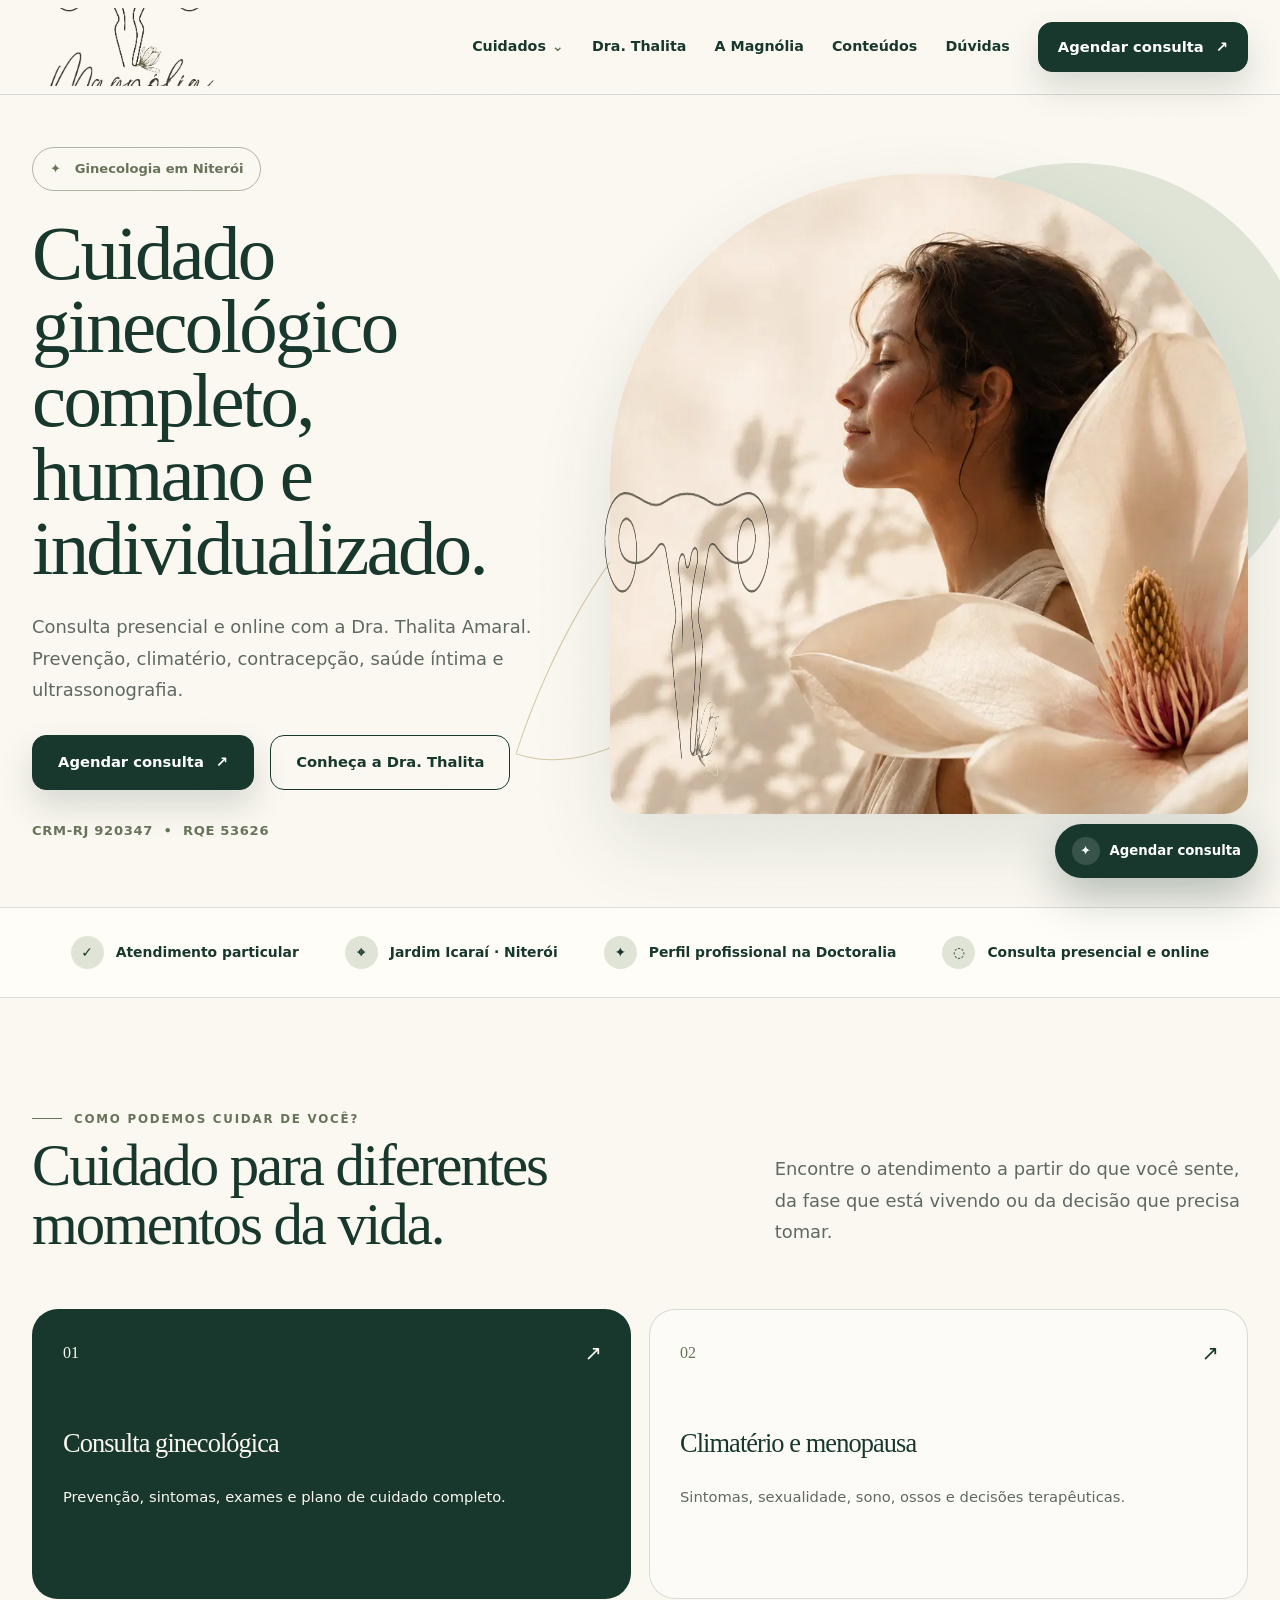
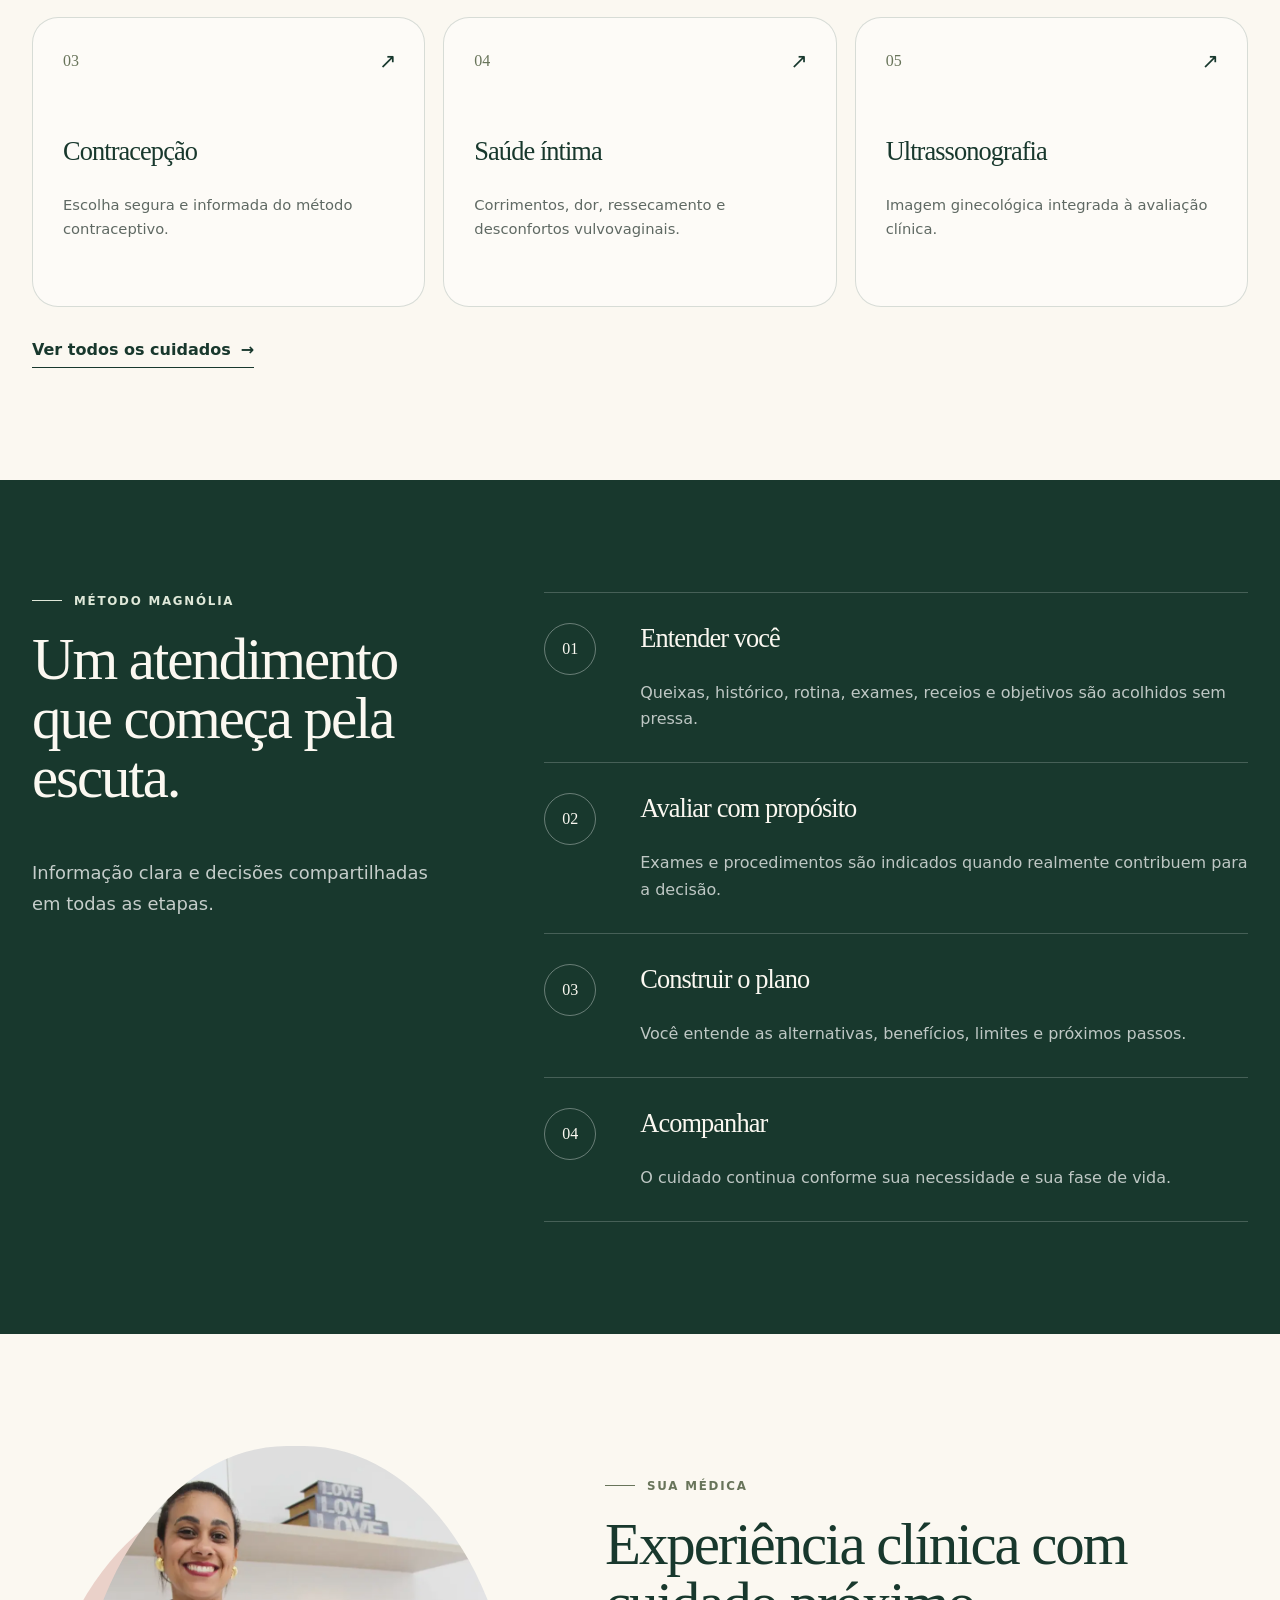
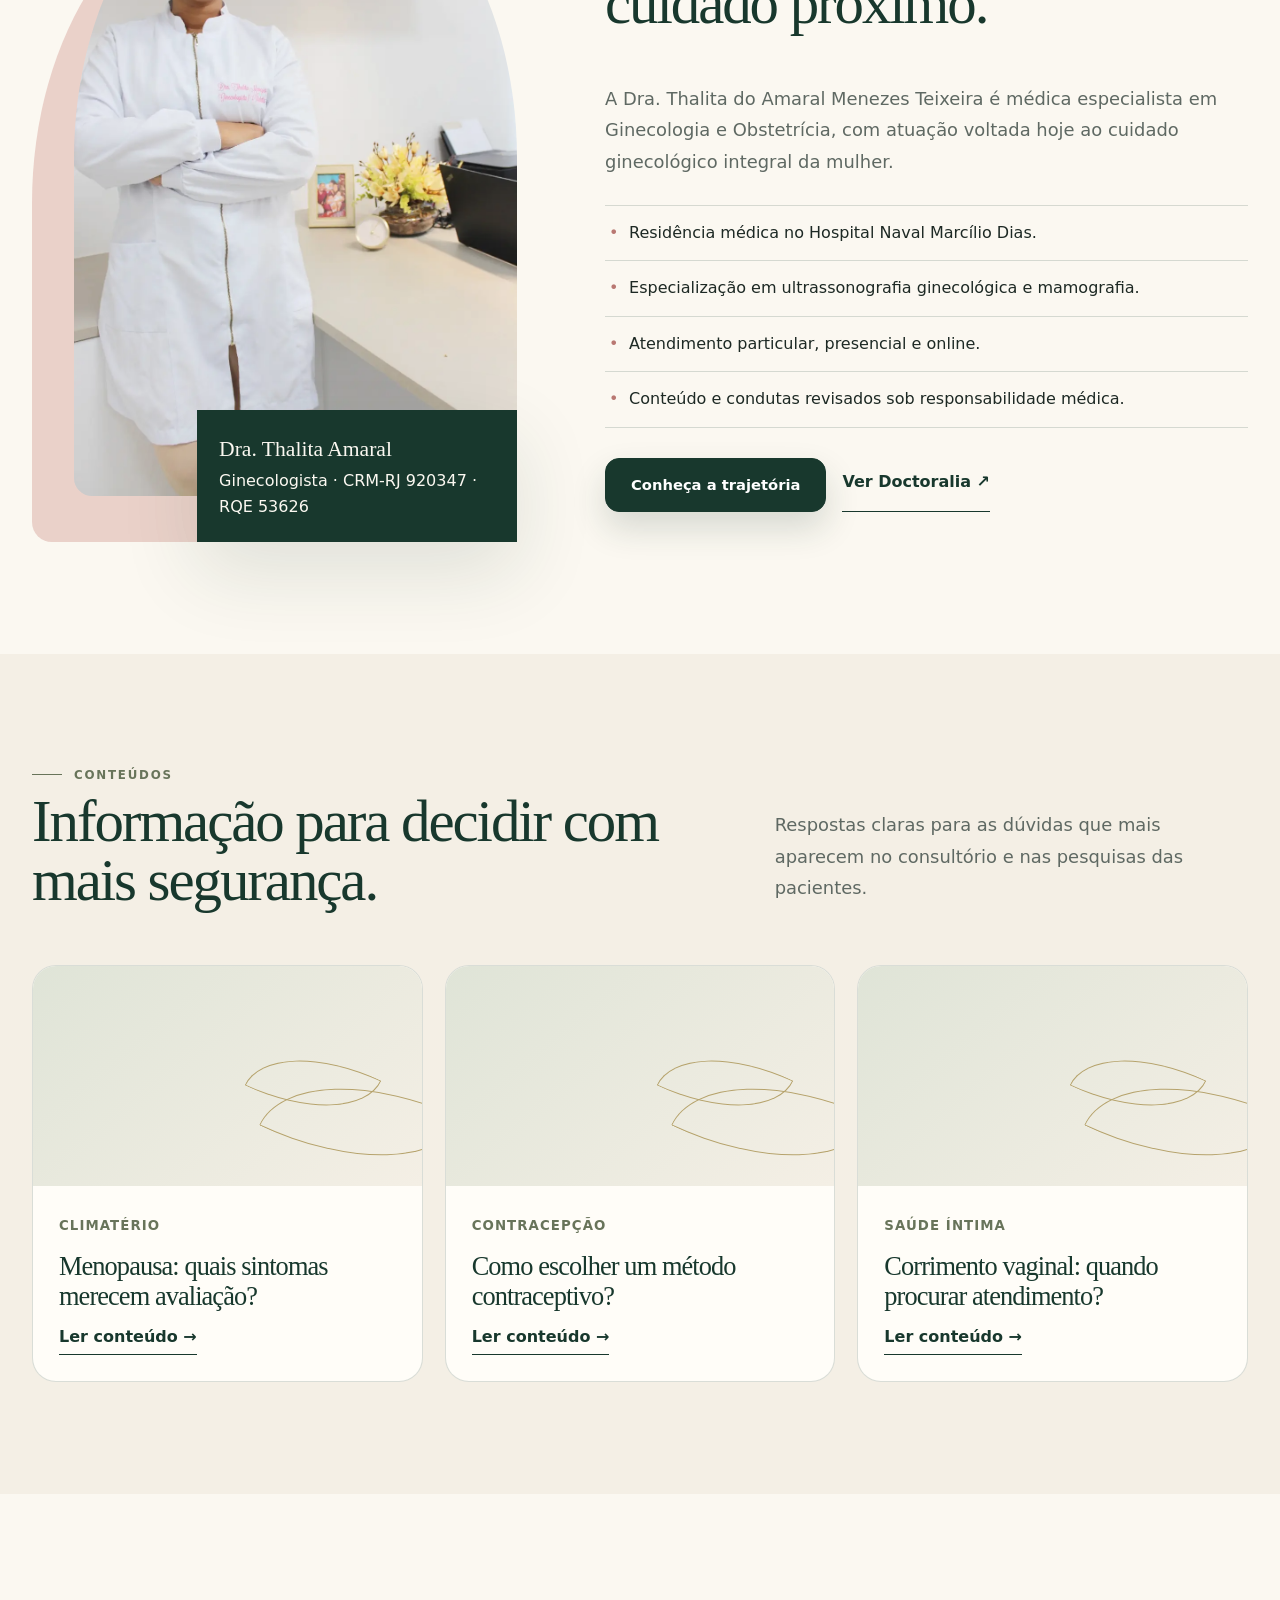
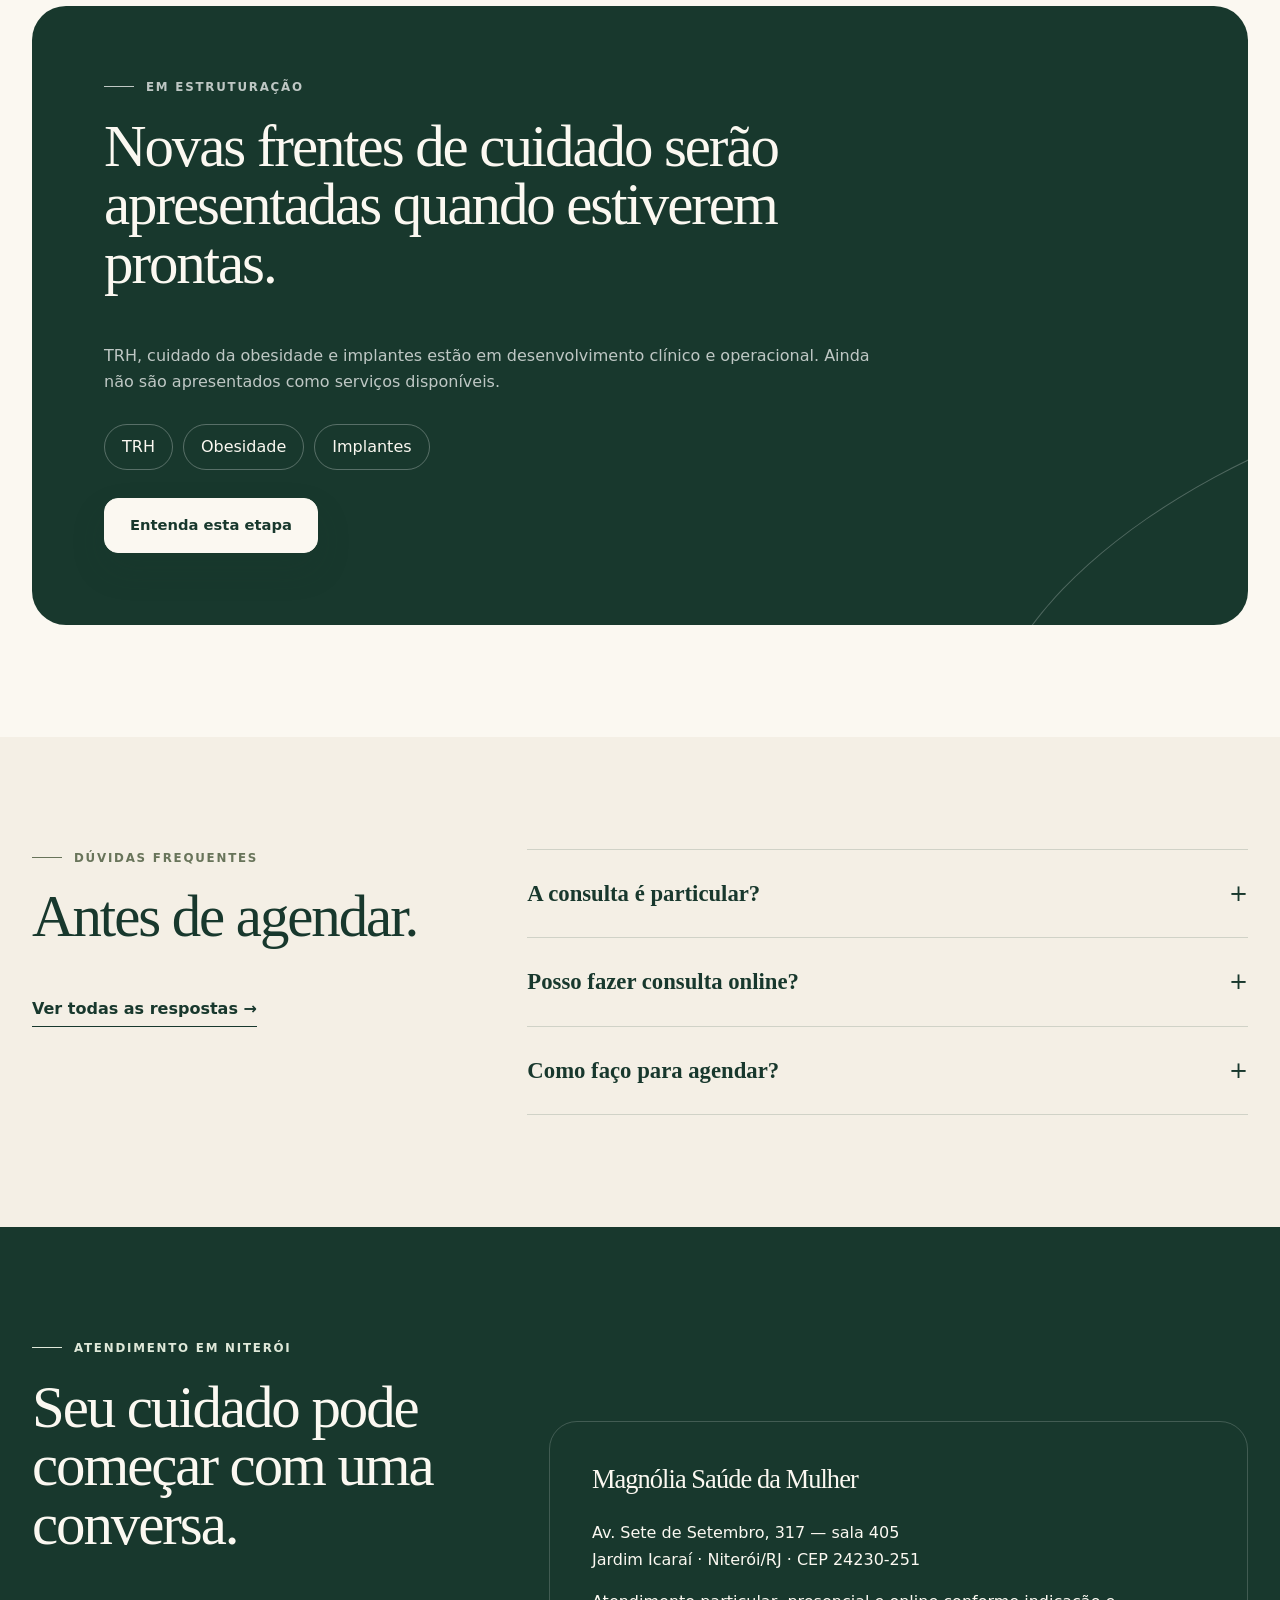
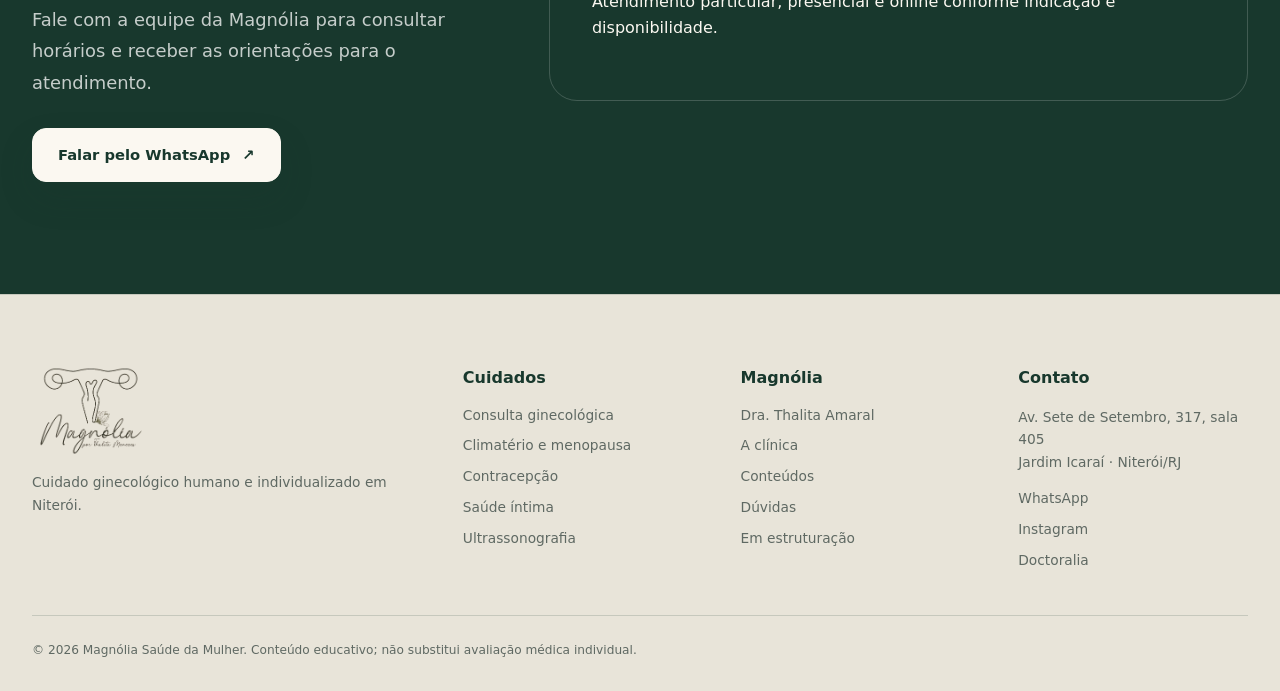
==== index.html @ c6a6a54b "feat: prototipo botanico completo 2026" ====
<!doctype html>
<html lang="pt-BR">
<head>
  <meta charset="utf-8">
  <meta name="viewport" content="width=device-width, initial-scale=1">
  <title>Ginecologista em Niterói | Dra. Thalita Amaral | Magnólia</title>
  <meta name="description" content="Cuidado ginecológico humano e individualizado em Niterói com a Dra. Thalita Amaral. Prevenção, climatério, contracepção, saúde íntima e ultrassonografia.">
  <meta name="robots" content="index, follow">
  <meta name="theme-color" content="#18382d">
  <link rel="canonical" href="https://magnoliasdm.com.br/">
  <link rel="icon" href="/favicon.svg" type="image/svg+xml">
  <link rel="stylesheet" href="/assets/site.css">
  <script type="application/ld+json">{"@context":"https://schema.org","@type":"MedicalClinic","name":"Magnólia Saúde da Mulher","url":"https://magnoliasdm.com.br/","medicalSpecialty":"Gynecologic","address":{"@type":"PostalAddress","streetAddress":"Avenida Sete de Setembro, 317, sala 405","addressLocality":"Niterói","addressRegion":"RJ","postalCode":"24230-251","addressCountry":"BR"}}</script>
</head>
<body>

  <header class="site-header">
    <div class="shell nav-bar">
      <a class="brand" href="/" aria-label="Magnólia — Saúde da Mulher, página inicial">
        <img src="/log_marca_contorno.png" alt="Magnólia por Thalita Menezes" width="527" height="413">
      </a>
      <nav class="desktop-nav" aria-label="Navegação principal">
        <details class="nav-dropdown">
          <summary>Cuidados</summary>
          <div class="nav-dropdown-menu">
            <a href="/cuidados/">Todos os cuidados</a>
            <a href="/cuidados/consulta-ginecologica/">Consulta ginecológica</a>
            <a href="/cuidados/climaterio-menopausa/">Climatério e menopausa</a>
            <a href="/cuidados/contracepcao/">Contracepção</a>
            <a href="/cuidados/saude-intima/">Saúde íntima</a>
            <a href="/cuidados/ultrassonografia/">Ultrassonografia</a>
          </div>
        </details>
        <a href="/dra-thalita-amaral/">Dra. Thalita</a>
        <a href="/a-magnolia/">A Magnólia</a>
        <a href="/conteudos/">Conteúdos</a>
        <a href="/duvidas/">Dúvidas</a>
      </nav>
      <a class="button button--small" href="https://wa.me/5521990368159?text=Ol%C3%A1%2C%20gostaria%20de%20agendar%20uma%20consulta%20com%20a%20Dra.%20Thalita." target="_blank" rel="noopener noreferrer">Agendar consulta <span aria-hidden="true">↗</span></a>
      <button class="mobile-toggle" type="button" data-menu-button aria-expanded="false" aria-controls="mobile-menu">Menu</button>
    </div>
    <nav class="mobile-panel" id="mobile-menu" data-mobile-panel aria-label="Navegação em dispositivos móveis">
      <a href="/cuidados/">Cuidados</a>
      <a href="/dra-thalita-amaral/">Dra. Thalita</a>
      <a href="/a-magnolia/">A Magnólia</a>
      <a href="/conteudos/">Conteúdos</a>
      <a href="/duvidas/">Dúvidas</a>
      <a href="/em-estruturacao/">Em estruturação</a>
      <a href="https://wa.me/5521990368159?text=Ol%C3%A1%2C%20gostaria%20de%20agendar%20uma%20consulta%20com%20a%20Dra.%20Thalita." target="_blank" rel="noopener noreferrer">Agendar consulta</a>
    </nav>
  </header>
<main>
    <section class="hero">
      <div class="shell hero-grid">
        <div class="hero-copy" data-reveal>
          <div class="care-pill">✦ &nbsp; Ginecologia em Niterói</div>
          <h1>Cuidado ginecológico completo, humano e individualizado.</h1>
          <p class="lead">Consulta presencial e online com a Dra. Thalita Amaral. Prevenção, climatério, contracepção, saúde íntima e ultrassonografia.</p>
          <div class="actions">
            <a class="button" href="https://wa.me/5521990368159?text=Ol%C3%A1%2C%20gostaria%20de%20agendar%20uma%20consulta%20com%20a%20Dra.%20Thalita." target="_blank" rel="noopener noreferrer">Agendar consulta <span aria-hidden="true">↗</span></a>
            <a class="button button--ghost" href="/dra-thalita-amaral/">Conheça a Dra. Thalita</a>
          </div>
          <div class="credentials">CRM-RJ 920347 &nbsp;•&nbsp; RQE 53626</div>
        </div>
        <div class="hero-art" data-reveal>
          <div class="hero-image-frame"><img src="/hero-sensorial.webp" alt="Mulher em ambiente acolhedor com uma magnólia em primeiro plano" width="1600" height="900"></div>
          <img class="botanical-line" src="/logo-magnolia.png" alt="" width="493" height="324">
        </div>
      </div>
    </section>
    <section class="trust-strip">
      <div class="shell trust-row">
        <div class="trust-item"><span>✓</span> Atendimento particular</div>
        <div class="trust-item"><span>⌖</span> Jardim Icaraí · Niterói</div>
        <a class="trust-item" href="https://www.doctoralia.com.br/thalita-menezes-2/ginecologista/niteroi" target="_blank" rel="noopener noreferrer"><span>✦</span> Perfil profissional na Doctoralia</a>
        <div class="trust-item"><span>◌</span> Consulta presencial e online</div>
      </div>
    </section>
    <section class="section" id="cuidados">
      <div class="shell">
        <div class="heading-row" data-reveal>
          <div><p class="eyebrow">Como podemos cuidar de você?</p><h2>Cuidado para diferentes momentos da vida.</h2></div>
          <p class="lead">Encontre o atendimento a partir do que você sente, da fase que está vivendo ou da decisão que precisa tomar.</p>
        </div>
        <div class="care-grid">
          <a class="care-card care-card--accent" href="/cuidados/consulta-ginecologica/" data-reveal><span class="care-card__number">01</span><span class="care-card__arrow">↗</span><h3>Consulta ginecológica</h3><p>Prevenção, sintomas, exames e plano de cuidado completo.</p></a>
          <a class="care-card" href="/cuidados/climaterio-menopausa/" data-reveal><span class="care-card__number">02</span><span class="care-card__arrow">↗</span><h3>Climatério e menopausa</h3><p>Sintomas, sexualidade, sono, ossos e decisões terapêuticas.</p></a>
          <a class="care-card" href="/cuidados/contracepcao/" data-reveal><span class="care-card__number">03</span><span class="care-card__arrow">↗</span><h3>Contracepção</h3><p>Escolha segura e informada do método contraceptivo.</p></a>
          <a class="care-card" href="/cuidados/saude-intima/" data-reveal><span class="care-card__number">04</span><span class="care-card__arrow">↗</span><h3>Saúde íntima</h3><p>Corrimentos, dor, ressecamento e desconfortos vulvovaginais.</p></a>
          <a class="care-card" href="/cuidados/ultrassonografia/" data-reveal><span class="care-card__number">05</span><span class="care-card__arrow">↗</span><h3>Ultrassonografia</h3><p>Imagem ginecológica integrada à avaliação clínica.</p></a>
        </div>
        <div class="actions"><a class="text-link" href="/cuidados/">Ver todos os cuidados <span>→</span></a></div>
      </div>
    </section>
    <section class="section section--forest">
      <div class="shell journey-grid">
        <div class="journey-intro" data-reveal><p class="eyebrow eyebrow--light">Método Magnólia</p><h2>Um atendimento que começa pela escuta.</h2><p class="lead">Informação clara e decisões compartilhadas em todas as etapas.</p></div>
        <div class="journey-list" data-reveal>
          <div class="journey-step"><div><h3>Entender você</h3><p>Queixas, histórico, rotina, exames, receios e objetivos são acolhidos sem pressa.</p></div></div>
          <div class="journey-step"><div><h3>Avaliar com propósito</h3><p>Exames e procedimentos são indicados quando realmente contribuem para a decisão.</p></div></div>
          <div class="journey-step"><div><h3>Construir o plano</h3><p>Você entende as alternativas, benefícios, limites e próximos passos.</p></div></div>
          <div class="journey-step"><div><h3>Acompanhar</h3><p>O cuidado continua conforme sua necessidade e sua fase de vida.</p></div></div>
        </div>
      </div>
    </section>
    <section class="section">
      <div class="shell doctor-grid">
        <div class="doctor-photo" data-reveal><img src="/dra-thalita.webp" alt="Dra. Thalita Amaral em seu consultório" width="999" height="1500" loading="lazy"><div class="doctor-note"><strong>Dra. Thalita Amaral</strong>Ginecologista · CRM-RJ 920347 · RQE 53626</div></div>
        <div data-reveal><p class="eyebrow">Sua médica</p><h2>Experiência clínica com cuidado próximo.</h2><p class="lead">A Dra. Thalita do Amaral Menezes Teixeira é médica especialista em Ginecologia e Obstetrícia, com atuação voltada hoje ao cuidado ginecológico integral da mulher.</p><ul class="fact-list"><li>Residência médica no Hospital Naval Marcílio Dias.</li><li>Especialização em ultrassonografia ginecológica e mamografia.</li><li>Atendimento particular, presencial e online.</li><li>Conteúdo e condutas revisados sob responsabilidade médica.</li></ul><div class="actions"><a class="button" href="/dra-thalita-amaral/">Conheça a trajetória</a><a class="text-link" href="https://www.doctoralia.com.br/thalita-menezes-2/ginecologista/niteroi" target="_blank" rel="noopener noreferrer">Ver Doctoralia ↗</a></div></div>
      </div>
    </section>
    <section class="section section--soft">
      <div class="shell">
        <div class="heading-row" data-reveal><div><p class="eyebrow">Conteúdos</p><h2>Informação para decidir com mais segurança.</h2></div><p class="lead">Respostas claras para as dúvidas que mais aparecem no consultório e nas pesquisas das pacientes.</p></div>
        <div class="content-grid">
          <a class="content-card" href="/conteudos/#climaterio" data-reveal><div class="content-card__visual"></div><div class="content-card__body"><small>Climatério</small><h3>Menopausa: quais sintomas merecem avaliação?</h3><span class="text-link">Ler conteúdo →</span></div></a>
          <a class="content-card" href="/conteudos/#contracepcao" data-reveal><div class="content-card__visual"></div><div class="content-card__body"><small>Contracepção</small><h3>Como escolher um método contraceptivo?</h3><span class="text-link">Ler conteúdo →</span></div></a>
          <a class="content-card" href="/conteudos/#saude-intima" data-reveal><div class="content-card__visual"></div><div class="content-card__body"><small>Saúde íntima</small><h3>Corrimento vaginal: quando procurar atendimento?</h3><span class="text-link">Ler conteúdo →</span></div></a>
        </div>
      </div>
    </section>
    <section class="section"><div class="shell"><div class="soon-panel" data-reveal><p class="eyebrow eyebrow--light">Em estruturação</p><h2>Novas frentes de cuidado serão apresentadas quando estiverem prontas.</h2><p>TRH, cuidado da obesidade e implantes estão em desenvolvimento clínico e operacional. Ainda não são apresentados como serviços disponíveis.</p><div class="soon-tags"><span>TRH</span><span>Obesidade</span><span>Implantes</span></div><a class="button button--light" href="/em-estruturacao/">Entenda esta etapa</a></div></div></section>
    <section class="section section--soft"><div class="shell faq-grid"><div class="faq-intro" data-reveal><p class="eyebrow">Dúvidas frequentes</p><h2>Antes de agendar.</h2><a class="text-link" href="/duvidas/">Ver todas as respostas →</a></div><div class="faq-list" data-reveal><details><summary>A consulta é particular?<span>+</span></summary><p>Sim. O atendimento é particular. A clínica pode emitir documentação para tentativa de reembolso, conforme as regras do plano da paciente.</p></details><details><summary>Posso fazer consulta online?<span>+</span></summary><p>Sim, para demandas compatíveis com teleatendimento. Quando houver necessidade de exame físico ou procedimento, será orientada consulta presencial.</p></details><details><summary>Como faço para agendar?<span>+</span></summary><p>O agendamento é realizado pelo WhatsApp. A equipe informa horários, valores e orientações.</p></details></div></div></section>
    <section class="section section--forest">
    <div class="shell contact-grid">
      <div data-reveal>
        <p class="eyebrow eyebrow--light">Atendimento em Niterói</p>
        <h2>Seu cuidado pode começar com uma conversa.</h2>
        <p class="lead">Fale com a equipe da Magnólia para consultar horários e receber as orientações para o atendimento.</p>
        <div class="actions"><a class="button button--light" href="https://wa.me/5521990368159?text=Ol%C3%A1%2C%20gostaria%20de%20agendar%20uma%20consulta%20com%20a%20Dra.%20Thalita." target="_blank" rel="noopener noreferrer">Falar pelo WhatsApp <span aria-hidden="true">↗</span></a></div>
      </div>
      <div class="contact-card" data-reveal>
        <h3>Magnólia Saúde da Mulher</h3>
        <p>Av. Sete de Setembro, 317 — sala 405<br>Jardim Icaraí · Niterói/RJ · CEP 24230-251</p>
        <p>Atendimento particular, presencial e online conforme indicação e disponibilidade.</p>
      </div>
    </div>
  </section></main>

  <footer class="site-footer">
    <div class="shell footer-grid">
      <div class="footer-brand">
        <img src="/log_marca_contorno.png" alt="Magnólia por Thalita Menezes" width="527" height="413" loading="lazy">
        <p>Cuidado ginecológico humano e individualizado em Niterói.</p>
      </div>
      <div>
        <strong>Cuidados</strong>
        <div class="footer-links">
          <a href="/cuidados/consulta-ginecologica/">Consulta ginecológica</a>
          <a href="/cuidados/climaterio-menopausa/">Climatério e menopausa</a>
          <a href="/cuidados/contracepcao/">Contracepção</a>
          <a href="/cuidados/saude-intima/">Saúde íntima</a>
          <a href="/cuidados/ultrassonografia/">Ultrassonografia</a>
        </div>
      </div>
      <div>
        <strong>Magnólia</strong>
        <div class="footer-links">
          <a href="/dra-thalita-amaral/">Dra. Thalita Amaral</a>
          <a href="/a-magnolia/">A clínica</a>
          <a href="/conteudos/">Conteúdos</a>
          <a href="/duvidas/">Dúvidas</a>
          <a href="/em-estruturacao/">Em estruturação</a>
        </div>
      </div>
      <div>
        <strong>Contato</strong>
        <p>Av. Sete de Setembro, 317, sala 405<br>Jardim Icaraí · Niterói/RJ</p>
        <div class="footer-links">
          <a href="https://wa.me/5521990368159?text=Ol%C3%A1%2C%20gostaria%20de%20agendar%20uma%20consulta%20com%20a%20Dra.%20Thalita." target="_blank" rel="noopener noreferrer">WhatsApp</a>
          <a href="https://www.instagram.com/magnoliaporthalita" target="_blank" rel="noopener noreferrer">Instagram</a>
          <a href="https://www.doctoralia.com.br/thalita-menezes-2/ginecologista/niteroi" target="_blank" rel="noopener noreferrer">Doctoralia</a>
        </div>
      </div>
    </div>
    <div class="shell footer-legal">© <span data-year>2026</span> Magnólia Saúde da Mulher. Conteúdo educativo; não substitui avaliação médica individual.</div>
  </footer>
  <a class="floating-whatsapp" href="https://wa.me/5521990368159?text=Ol%C3%A1%2C%20gostaria%20de%20agendar%20uma%20consulta%20com%20a%20Dra.%20Thalita." target="_blank" rel="noopener noreferrer" aria-label="Agendar consulta pelo WhatsApp"><span>✦</span> Agendar consulta</a>
<script src="/assets/site.js" defer></script>
</body>
</html>
---- assets/site.css ----
:root {
  --cream: #f4efe5;
  --ivory: #fbf8f1;
  --paper: #fffdf8;
  --forest: #18382d;
  --forest-soft: #28483c;
  --olive: #68745a;
  --sage: #aab39a;
  --sage-light: #dfe4d7;
  --petal: #d9a9a2;
  --petal-deep: #b97872;
  --gold: #b6a36c;
  --ink: #1d2924;
  --muted: #5f6963;
  --line: rgba(24, 56, 45, .16);
  --serif: "Iowan Old Style", "Palatino Linotype", "Book Antiqua", Palatino, Georgia, serif;
  --sans: Inter, ui-sans-serif, system-ui, -apple-system, BlinkMacSystemFont, "Segoe UI", sans-serif;
  --shadow: 0 30px 80px rgba(24, 56, 45, .12);
}

* { box-sizing: border-box; }
html { scroll-behavior: smooth; }
body {
  margin: 0;
  color: var(--ink);
  background: var(--ivory);
  font-family: var(--sans);
  line-height: 1.65;
  text-rendering: optimizeLegibility;
}
body::before {
  content: "";
  position: fixed;
  inset: 0;
  pointer-events: none;
  z-index: 1000;
  opacity: .18;
  background-image: url("data:image/svg+xml,%3Csvg viewBox='0 0 180 180' xmlns='http://www.w3.org/2000/svg'%3E%3Cfilter id='n'%3E%3CfeTurbulence type='fractalNoise' baseFrequency='.8' numOctaves='2' stitchTiles='stitch'/%3E%3C/filter%3E%3Crect width='100%25' height='100%25' filter='url(%23n)' opacity='.045'/%3E%3C/svg%3E");
}
a { color: inherit; text-decoration: none; }
img { display: block; max-width: 100%; }
button { font: inherit; }
:focus-visible { outline: 3px solid var(--petal-deep); outline-offset: 4px; }

.shell { width: min(1240px, calc(100% - 64px)); margin-inline: auto; }
.narrow { width: min(820px, 100%); }
.section { padding: 112px 0; }
.section--soft { background: var(--cream); }
.section--forest { background: var(--forest); color: var(--ivory); }
.section--line { border-block: 1px solid var(--line); }
.eyebrow {
  margin: 0 0 20px;
  color: var(--olive);
  font-size: .74rem;
  font-weight: 800;
  letter-spacing: .15em;
  text-transform: uppercase;
}
.eyebrow::before { content: ""; width: 30px; height: 1px; margin: 0 12px 4px 0; display: inline-block; background: currentColor; }
.eyebrow--light { color: #dfe8d9; }
h1, h2, h3, .display {
  margin-top: 0;
  color: var(--forest);
  font-family: var(--serif);
  font-weight: 500;
  letter-spacing: -.035em;
}
h1 { font-size: clamp(3.45rem, 6vw, 6.25rem); line-height: .96; }
h2 { font-size: clamp(2.55rem, 4.6vw, 4.65rem); line-height: 1; }
h3 { font-size: 1.65rem; line-height: 1.15; }
.section--forest h1, .section--forest h2, .section--forest h3 { color: var(--ivory); }
.lead { color: var(--muted); font-size: 1.12rem; line-height: 1.75; }
.section--forest .lead { color: rgba(255,255,255,.75); }
.muted { color: var(--muted); }

.site-header {
  position: sticky;
  inset: 0 0 auto;
  z-index: 80;
  background: rgba(251, 248, 241, .9);
  border-bottom: 1px solid var(--line);
  backdrop-filter: blur(18px);
}
.nav-bar { min-height: 94px; display: flex; align-items: center; gap: 28px; }
.brand { width: 214px; height: 78px; margin-right: auto; display: flex; align-items: center; overflow: hidden; }
.brand img { width: 194px; height: auto; object-fit: contain; }
.desktop-nav { display: flex; align-items: center; gap: clamp(18px, 2.2vw, 34px); }
.desktop-nav > a, .nav-dropdown > summary { color: var(--forest); font-size: .89rem; font-weight: 650; cursor: pointer; list-style: none; }
.nav-dropdown { position: relative; }
.nav-dropdown summary::-webkit-details-marker { display: none; }
.nav-dropdown summary::after { content: "⌄"; margin-left: 6px; color: var(--olive); }
.nav-dropdown-menu {
  position: absolute;
  top: 36px;
  left: -24px;
  width: 280px;
  padding: 14px;
  background: var(--paper);
  border: 1px solid var(--line);
  box-shadow: var(--shadow);
}
.nav-dropdown-menu a { display: block; padding: 10px 12px; border-bottom: 1px solid var(--line); font-size: .86rem; }
.nav-dropdown-menu a:last-child { border-bottom: 0; }
.mobile-toggle { display: none; width: 48px; height: 48px; border: 1px solid var(--line); color: var(--forest); background: transparent; }
.mobile-panel { display: none; }

.button {
  min-height: 54px;
  padding: 14px 25px;
  display: inline-flex;
  align-items: center;
  justify-content: center;
  gap: 12px;
  border: 1px solid var(--forest);
  border-radius: 14px;
  color: white;
  background: var(--forest);
  font-size: .92rem;
  font-weight: 750;
  box-shadow: 0 16px 34px rgba(24,56,45,.16);
  transition: transform .2s ease, background .2s ease, box-shadow .2s ease;
}
.button:hover { background: var(--forest-soft); transform: translateY(-2px); box-shadow: 0 20px 42px rgba(24,56,45,.22); }
.button--small { min-height: 48px; padding: 12px 19px; }
.button--ghost { color: var(--forest); background: transparent; box-shadow: none; }
.button--light { color: var(--forest); background: var(--ivory); border-color: var(--ivory); }
.text-link { display: inline-flex; gap: 10px; align-items: center; padding-bottom: 4px; border-bottom: 1px solid currentColor; color: var(--forest); font-weight: 750; }
.actions { display: flex; flex-wrap: wrap; gap: 16px; margin-top: 30px; }

.hero { min-height: calc(100vh - 94px); overflow: hidden; display: grid; align-items: center; }
.hero-grid { display: grid; grid-template-columns: .9fr 1.1fr; align-items: center; gap: 56px; padding: 52px 0 66px; }
.hero-copy { position: relative; z-index: 3; }
.hero-copy h1 { margin-bottom: 26px; }
.hero-copy .lead { max-width: 620px; }
.care-pill { width: fit-content; margin-bottom: 26px; padding: 10px 17px; border: 1px solid rgba(104,116,90,.5); border-radius: 999px; color: var(--olive); font-size: .82rem; font-weight: 700; }
.credentials { margin-top: 30px; color: var(--olive); font-size: .82rem; font-weight: 700; letter-spacing: .05em; }
.hero-art { min-height: 690px; position: relative; display: flex; align-items: center; }
.hero-art::before { content: ""; position: absolute; width: 74%; aspect-ratio: 1; right: -10%; top: 2%; border-radius: 50%; background: var(--sage-light); }
.hero-art::after { content: ""; position: absolute; width: 220px; height: 420px; left: -35px; bottom: 40px; border-radius: 100% 0; border: 1px solid rgba(182,163,108,.58); transform: rotate(18deg); }
.hero-image-frame { position: relative; z-index: 2; width: 100%; height: 640px; overflow: hidden; border-radius: 48% 48% 24px 24px; box-shadow: var(--shadow); }
.hero-image-frame img { width: 100%; height: 100%; object-fit: cover; object-position: 62% center; }
.botanical-line { position: absolute; z-index: 3; left: -12px; bottom: 46px; width: 180px; opacity: .72; filter: sepia(1) saturate(.55); }

.trust-strip { padding: 28px 0; border-block: 1px solid var(--line); background: var(--paper); }
.trust-row { display: flex; align-items: center; justify-content: center; flex-wrap: wrap; gap: 24px 46px; }
.trust-item { display: flex; gap: 12px; align-items: center; color: var(--forest); font-size: .87rem; font-weight: 700; }
.trust-item span { width: 33px; height: 33px; border-radius: 50%; display: grid; place-items: center; background: var(--sage-light); }

.heading-row { display: grid; grid-template-columns: 1.05fr .75fr; gap: 80px; align-items: end; margin-bottom: 54px; }
.heading-row h2 { margin-bottom: 0; }
.heading-row p { margin: 0 0 7px; }
.care-grid { display: grid; grid-template-columns: repeat(12, 1fr); gap: 18px; }
.care-card {
  position: relative;
  min-height: 290px;
  padding: 30px;
  overflow: hidden;
  border: 1px solid var(--line);
  border-radius: 26px;
  background: rgba(255,255,255,.44);
  transition: transform .24s ease, background .24s ease, box-shadow .24s ease;
}
.care-card:hover { transform: translateY(-5px); background: var(--paper); box-shadow: 0 24px 58px rgba(24,56,45,.10); }
.care-card:nth-child(1), .care-card:nth-child(2) { grid-column: span 6; }
.care-card:nth-child(n+3) { grid-column: span 4; }
.care-card__number { display: block; margin-bottom: 62px; color: var(--olive); font-family: var(--serif); }
.care-card p { color: var(--muted); font-size: .92rem; }
.care-card__arrow { position: absolute; right: 28px; top: 26px; color: var(--forest); font-size: 1.3rem; }
.care-card--accent { background: var(--forest); }
.care-card--accent h3, .care-card--accent p, .care-card--accent .care-card__number, .care-card--accent .care-card__arrow { color: var(--ivory); }

.journey-grid { display: grid; grid-template-columns: .75fr 1.25fr; gap: 90px; align-items: start; }
.journey-intro { position: sticky; top: 140px; }
.journey-list { counter-reset: step; }
.journey-step { counter-increment: step; display: grid; grid-template-columns: 72px 1fr; gap: 24px; padding: 30px 0; border-top: 1px solid rgba(255,255,255,.2); }
.journey-step:last-child { border-bottom: 1px solid rgba(255,255,255,.2); }
.journey-step::before { content: counter(step, decimal-leading-zero); width: 50px; height: 50px; display: grid; place-items: center; border: 1px solid rgba(255,255,255,.35); border-radius: 50%; font-family: var(--serif); }
.journey-step p { margin: 0; color: rgba(255,255,255,.72); }

.doctor-grid { display: grid; grid-template-columns: .86fr 1.14fr; gap: 88px; align-items: center; }
.doctor-photo { position: relative; padding: 0 0 46px 42px; }
.doctor-photo::before { content: ""; position: absolute; inset: 45px 42px 0 0; border-radius: 48% 48% 20px 20px; background: var(--petal); opacity: .5; }
.doctor-photo img { position: relative; width: 100%; height: 650px; object-fit: cover; object-position: 50% 20%; border-radius: 48% 48% 18px 18px; filter: saturate(.84) contrast(.98); }
.doctor-note { position: absolute; right: 0; bottom: 0; max-width: 320px; padding: 22px; background: var(--forest); color: var(--ivory); box-shadow: var(--shadow); }
.doctor-note strong { display: block; font-family: var(--serif); font-size: 1.35rem; font-weight: 500; }
.fact-list { margin: 28px 0; padding: 0; list-style: none; border-top: 1px solid var(--line); }
.fact-list li { padding: 14px 0 14px 24px; border-bottom: 1px solid var(--line); position: relative; }
.fact-list li::before { content: "•"; position: absolute; left: 4px; color: var(--petal-deep); }

.content-grid { display: grid; grid-template-columns: repeat(3, 1fr); gap: 22px; }
.content-card { border: 1px solid var(--line); border-radius: 24px; overflow: hidden; background: var(--paper); }
.content-card__visual { height: 220px; position: relative; overflow: hidden; background: linear-gradient(140deg, var(--sage-light), var(--cream)); }
.content-card__visual::before, .content-card__visual::after { content: ""; position: absolute; border: 1px solid var(--gold); border-radius: 100% 0; transform: rotate(25deg); }
.content-card__visual::before { width: 180px; height: 90px; right: -30px; bottom: 18px; }
.content-card__visual::after { width: 120px; height: 60px; right: 48px; bottom: 72px; }
.content-card__body { padding: 26px; }
.content-card__body small { color: var(--olive); font-weight: 750; text-transform: uppercase; letter-spacing: .08em; }
.content-card h3 { margin: 13px 0 12px; }

.soon-panel { position: relative; overflow: hidden; padding: 72px; border-radius: 34px; background: var(--forest); color: var(--ivory); }
.soon-panel::after { content: ""; position: absolute; width: 430px; height: 210px; right: -130px; bottom: -80px; border: 1px solid rgba(255,255,255,.24); border-radius: 100% 0; transform: rotate(-20deg); }
.soon-panel h2 { max-width: 850px; color: var(--ivory); }
.soon-panel p { max-width: 780px; color: rgba(255,255,255,.72); }
.soon-tags { display: flex; flex-wrap: wrap; gap: 10px; margin: 28px 0; }
.soon-tags span { padding: 9px 17px; border: 1px solid rgba(255,255,255,.28); border-radius: 999px; }

.faq-grid { display: grid; grid-template-columns: .72fr 1.28fr; gap: 90px; align-items: start; }
.faq-intro { position: sticky; top: 140px; }
.faq-list details { padding: 25px 0; border-top: 1px solid var(--line); }
.faq-list details:last-child { border-bottom: 1px solid var(--line); }
.faq-list summary { display: flex; justify-content: space-between; gap: 18px; cursor: pointer; list-style: none; color: var(--forest); font-family: var(--serif); font-size: 1.42rem; font-weight: 600; }
.faq-list summary::-webkit-details-marker { display: none; }
.faq-list summary span { font-family: var(--sans); font-weight: 300; transition: transform .2s ease; }
.faq-list details[open] summary span { transform: rotate(45deg); }
.faq-list p { max-width: 730px; margin: 16px 0 0; color: var(--muted); }

.contact-grid { display: grid; grid-template-columns: .78fr 1.22fr; gap: 70px; align-items: center; }
.contact-card { padding: 42px; border: 1px solid rgba(255,255,255,.18); border-radius: 28px; }
.contact-map { min-height: 480px; overflow: hidden; border-radius: 32px; background: var(--sage-light); }
.contact-map iframe { width: 100%; height: 480px; border: 0; filter: saturate(.55) sepia(.12); }

.page-hero { padding: 82px 0 92px; overflow: hidden; background: var(--cream); border-bottom: 1px solid var(--line); }
.page-hero-grid { display: grid; grid-template-columns: 1fr .75fr; gap: 90px; align-items: center; }
.page-hero h1 { margin-bottom: 24px; }
.page-hero-visual { position: relative; min-height: 440px; border-radius: 48% 48% 22px 22px; background: linear-gradient(145deg, var(--sage-light), #f3e3dc); }
.page-hero-visual::before, .page-hero-visual::after { content: ""; position: absolute; border: 1px solid var(--gold); border-radius: 100% 0; }
.page-hero-visual::before { width: 360px; height: 180px; right: 16px; bottom: 72px; transform: rotate(-24deg); }
.page-hero-visual::after { width: 230px; height: 115px; right: 110px; bottom: 190px; transform: rotate(30deg); }
.page-hero-visual img { width: 100%; height: 100%; min-height: 440px; object-fit: cover; border-radius: inherit; }
.breadcrumb { margin-bottom: 22px; color: var(--olive); font-size: .82rem; font-weight: 700; }
.breadcrumb a { border-bottom: 1px solid var(--line); }
.service-index { display: grid; grid-template-columns: repeat(2, 1fr); gap: 20px; }
.service-index .care-card { min-height: 250px; }
.service-index .care-card { grid-column: auto !important; }
.symptom-row { display: flex; flex-wrap: wrap; gap: 10px; }
.symptom-row a, .symptom-row span { padding: 10px 16px; border: 1px solid var(--line); border-radius: 999px; color: var(--forest); background: rgba(255,255,255,.5); font-size: .86rem; font-weight: 650; }

.service-layout { display: grid; grid-template-columns: .72fr 1.28fr; gap: 90px; align-items: start; }
.service-aside { position: sticky; top: 130px; padding: 28px; border-radius: 22px; background: var(--cream); border: 1px solid var(--line); }
.service-aside strong { display: block; margin-bottom: 14px; color: var(--forest); font-family: var(--serif); font-size: 1.3rem; }
.service-aside a { display: block; padding: 9px 0; border-bottom: 1px solid var(--line); color: var(--muted); font-size: .9rem; }
.service-copy h2 { margin: 54px 0 22px; font-size: clamp(2.15rem, 3vw, 3.3rem); }
.service-copy h2:first-child { margin-top: 0; }
.service-copy h3 { margin: 34px 0 12px; }
.service-copy p, .service-copy li { color: var(--muted); }
.service-copy ul { padding-left: 20px; }
.answer-box { margin: 30px 0; padding: 30px; border-left: 3px solid var(--petal-deep); background: var(--cream); }
.answer-box strong { display: block; margin-bottom: 7px; color: var(--forest); font-family: var(--serif); font-size: 1.35rem; }
.process-grid { display: grid; grid-template-columns: repeat(3, 1fr); gap: 18px; margin-top: 28px; }
.process-card { padding: 25px; border: 1px solid var(--line); border-radius: 20px; background: var(--paper); }
.process-card span { color: var(--petal-deep); font-family: var(--serif); }
.process-card h3 { margin: 24px 0 10px; font-size: 1.35rem; }

.about-grid { display: grid; grid-template-columns: .92fr 1.08fr; gap: 86px; align-items: center; }
.about-photo { min-height: 620px; overflow: hidden; border-radius: 48% 48% 24px 24px; }
.about-photo img { width: 100%; height: 620px; object-fit: cover; object-position: 50% 20%; }
.values-grid { display: grid; grid-template-columns: repeat(3, 1fr); gap: 18px; }
.value-card { padding: 30px; border-top: 1px solid var(--line); }
.value-card span { color: var(--petal-deep); font-family: var(--serif); font-size: 2rem; }
.article-list { display: grid; grid-template-columns: repeat(2, 1fr); gap: 22px; }
.article-card { min-height: 300px; padding: 34px; display: flex; flex-direction: column; border: 1px solid var(--line); border-radius: 25px; background: var(--paper); }
.article-card small { color: var(--olive); text-transform: uppercase; letter-spacing: .1em; font-weight: 750; }
.article-card h2 { margin: 38px 0 14px; font-size: 2.2rem; }
.article-card .text-link { margin-top: auto; align-self: flex-start; }

.site-footer { padding: 70px 0 30px; background: #e8e4d9; border-top: 1px solid var(--line); }
.footer-grid { display: grid; grid-template-columns: 1.25fr .75fr .75fr .75fr; gap: 48px; }
.footer-brand img { width: 205px; height: 92px; object-fit: contain; object-position: left center; }
.footer-grid strong { color: var(--forest); }
.footer-grid p, .footer-grid a { color: var(--muted); font-size: .86rem; }
.footer-links { display: grid; gap: 8px; margin-top: 12px; }
.footer-legal { margin-top: 44px; padding-top: 24px; border-top: 1px solid var(--line); color: var(--muted); font-size: .76rem; }
.floating-whatsapp { position: fixed; right: 22px; bottom: 22px; z-index: 70; padding: 13px 17px; display: flex; align-items: center; gap: 10px; border-radius: 999px; color: white; background: var(--forest); box-shadow: 0 18px 45px rgba(24,56,45,.3); font-size: .83rem; font-weight: 750; }
.floating-whatsapp span { width: 28px; height: 28px; display: grid; place-items: center; border-radius: 50%; background: rgba(255,255,255,.14); }

[data-reveal] { opacity: 0; transform: translateY(22px); transition: opacity .65s ease, transform .65s ease; }
[data-reveal].is-visible { opacity: 1; transform: none; }

@media (max-width: 1050px) {
  .desktop-nav, .nav-bar > .button { display: none; }
  .mobile-toggle { display: grid; place-items: center; }
  .mobile-panel { position: fixed; inset: 94px 0 auto; padding: 20px 32px 30px; background: var(--paper); border-bottom: 1px solid var(--line); box-shadow: var(--shadow); }
  .mobile-panel.is-open { display: grid; gap: 8px; }
  .mobile-panel a { padding: 12px 0; border-bottom: 1px solid var(--line); color: var(--forest); font-weight: 700; }
  .hero-grid { grid-template-columns: 1fr 1fr; gap: 30px; }
  .hero-art { min-height: 590px; }
  .hero-image-frame { height: 560px; }
  .care-card:nth-child(n) { grid-column: span 6; }
  .footer-grid { grid-template-columns: 1.2fr 1fr 1fr; }
  .footer-grid > :last-child { grid-column: 2 / 4; }
}

@media (max-width: 800px) {
  .shell { width: min(100% - 36px, 720px); }
  .section { padding: 78px 0; }
  .nav-bar { min-height: 78px; }
  .brand { width: 180px; height: 66px; }
  .brand img { width: 164px; }
  .mobile-panel { top: 78px; }
  .hero { min-height: auto; }
  .hero-grid, .page-hero-grid, .heading-row, .journey-grid, .doctor-grid, .faq-grid, .contact-grid, .service-layout, .about-grid { grid-template-columns: 1fr; gap: 46px; }
  .hero-art { min-height: 540px; }
  .hero-image-frame { height: 520px; }
  .heading-row { margin-bottom: 38px; }
  .journey-intro, .faq-intro, .service-aside { position: static; }
  .care-card:nth-child(n) { grid-column: span 12; }
  .content-grid, .values-grid, .process-grid { grid-template-columns: 1fr; }
  .doctor-photo img { height: 580px; }
  .soon-panel { padding: 45px 28px; }
  .service-index, .article-list { grid-template-columns: 1fr; }
  .footer-grid { grid-template-columns: 1fr 1fr; }
  .footer-grid > :last-child { grid-column: auto; }
}

@media (max-width: 520px) {
  h1 { font-size: clamp(3rem, 14vw, 4rem); }
  h2 { font-size: clamp(2.35rem, 12vw, 3.4rem); }
  .hero-art { min-height: 420px; }
  .hero-image-frame { height: 400px; }
  .botanical-line { width: 120px; }
  .doctor-photo { padding-left: 18px; }
  .doctor-photo img { height: 500px; }
  .doctor-note { max-width: 270px; }
  .footer-grid { grid-template-columns: 1fr; }
  .floating-whatsapp { right: 14px; bottom: 14px; }
}

@media (prefers-reduced-motion: reduce) {
  html { scroll-behavior: auto; }
  *, *::before, *::after { transition-duration: .01ms !important; animation-duration: .01ms !important; animation-iteration-count: 1 !important; }
  [data-reveal] { opacity: 1; transform: none; }
}
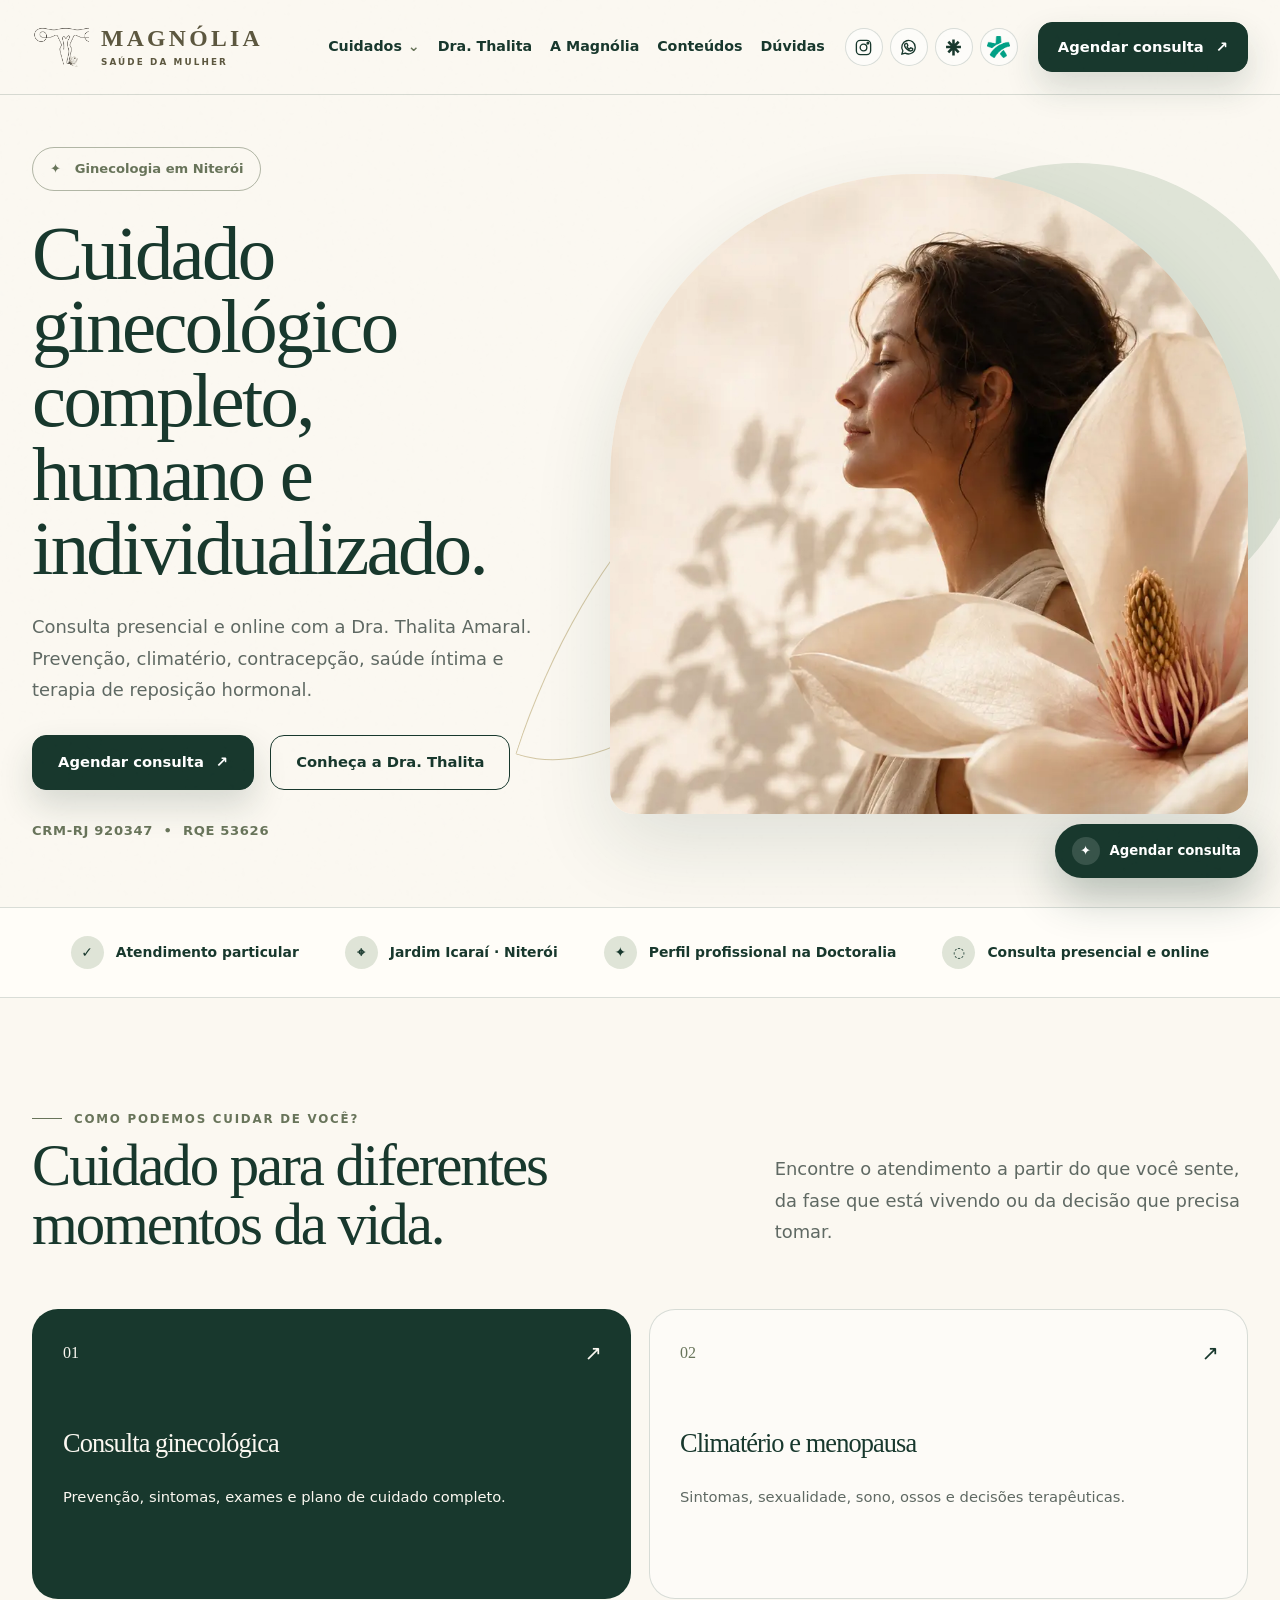
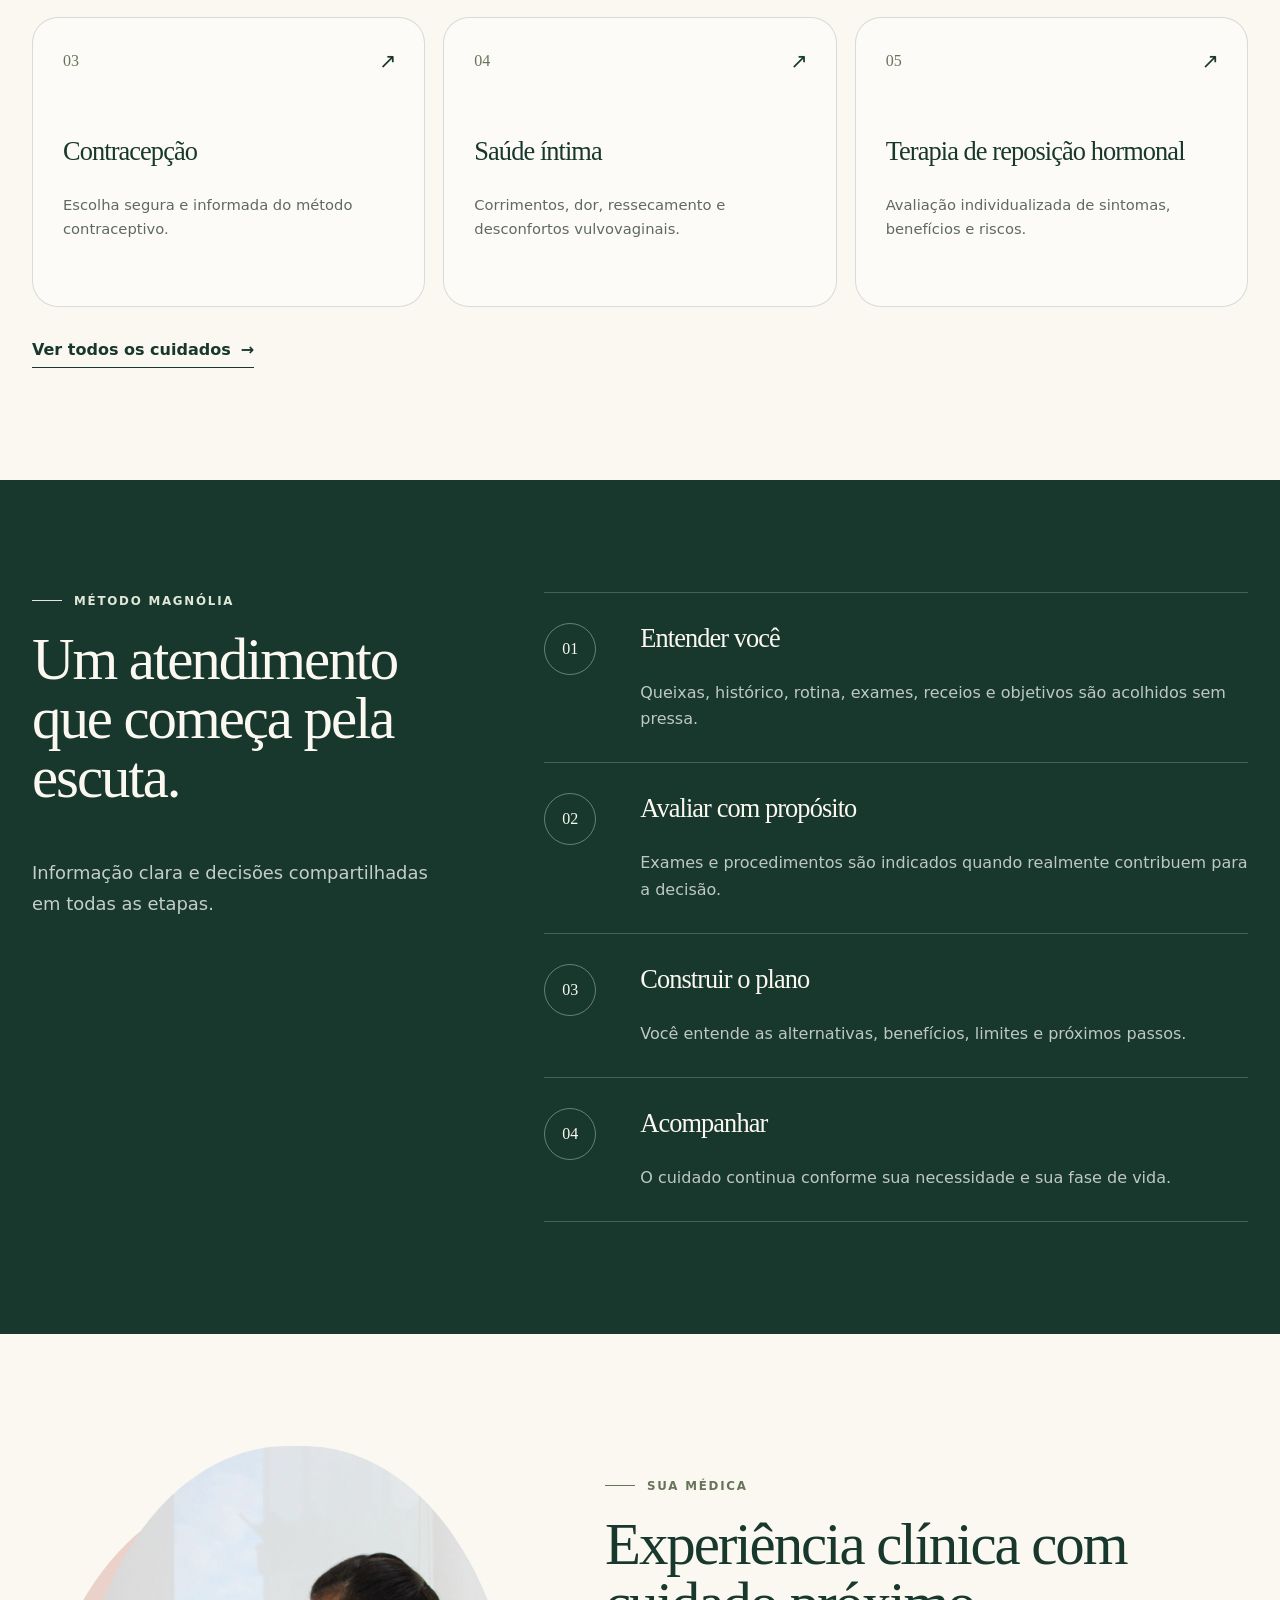
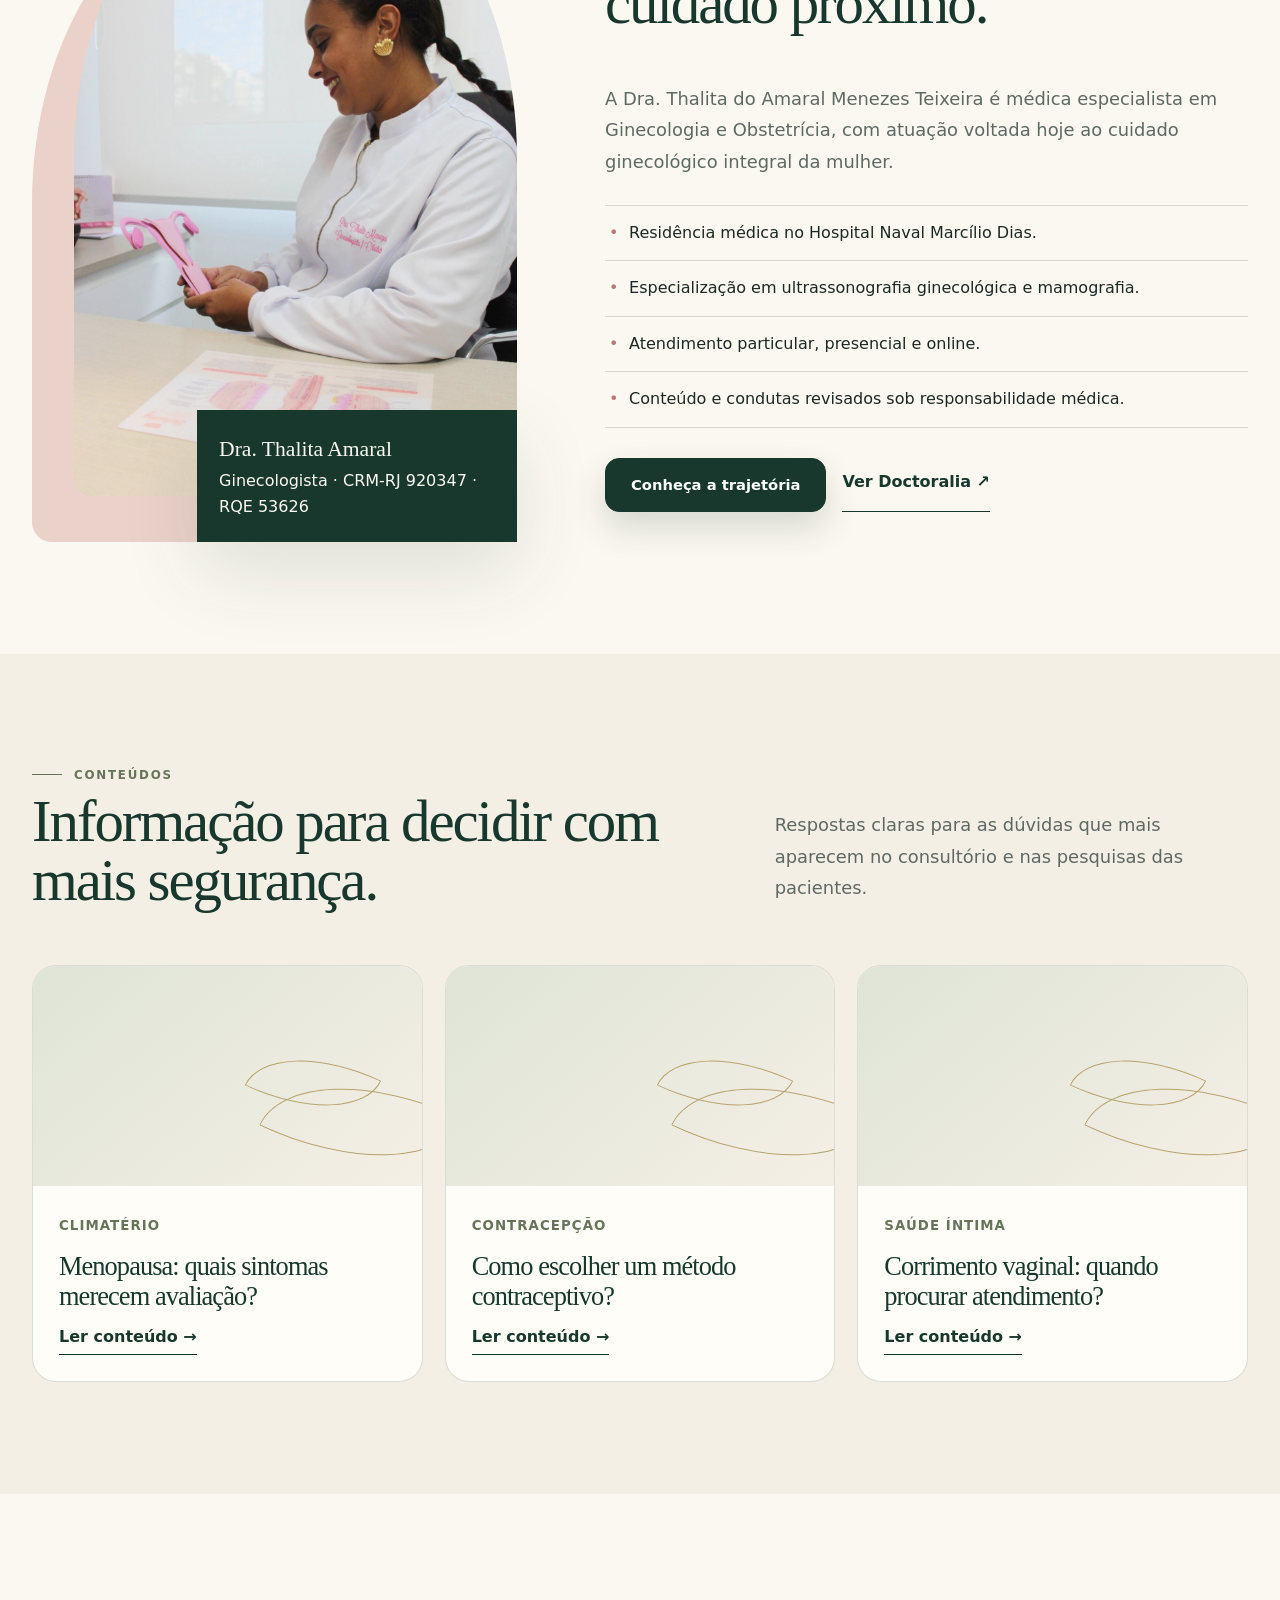
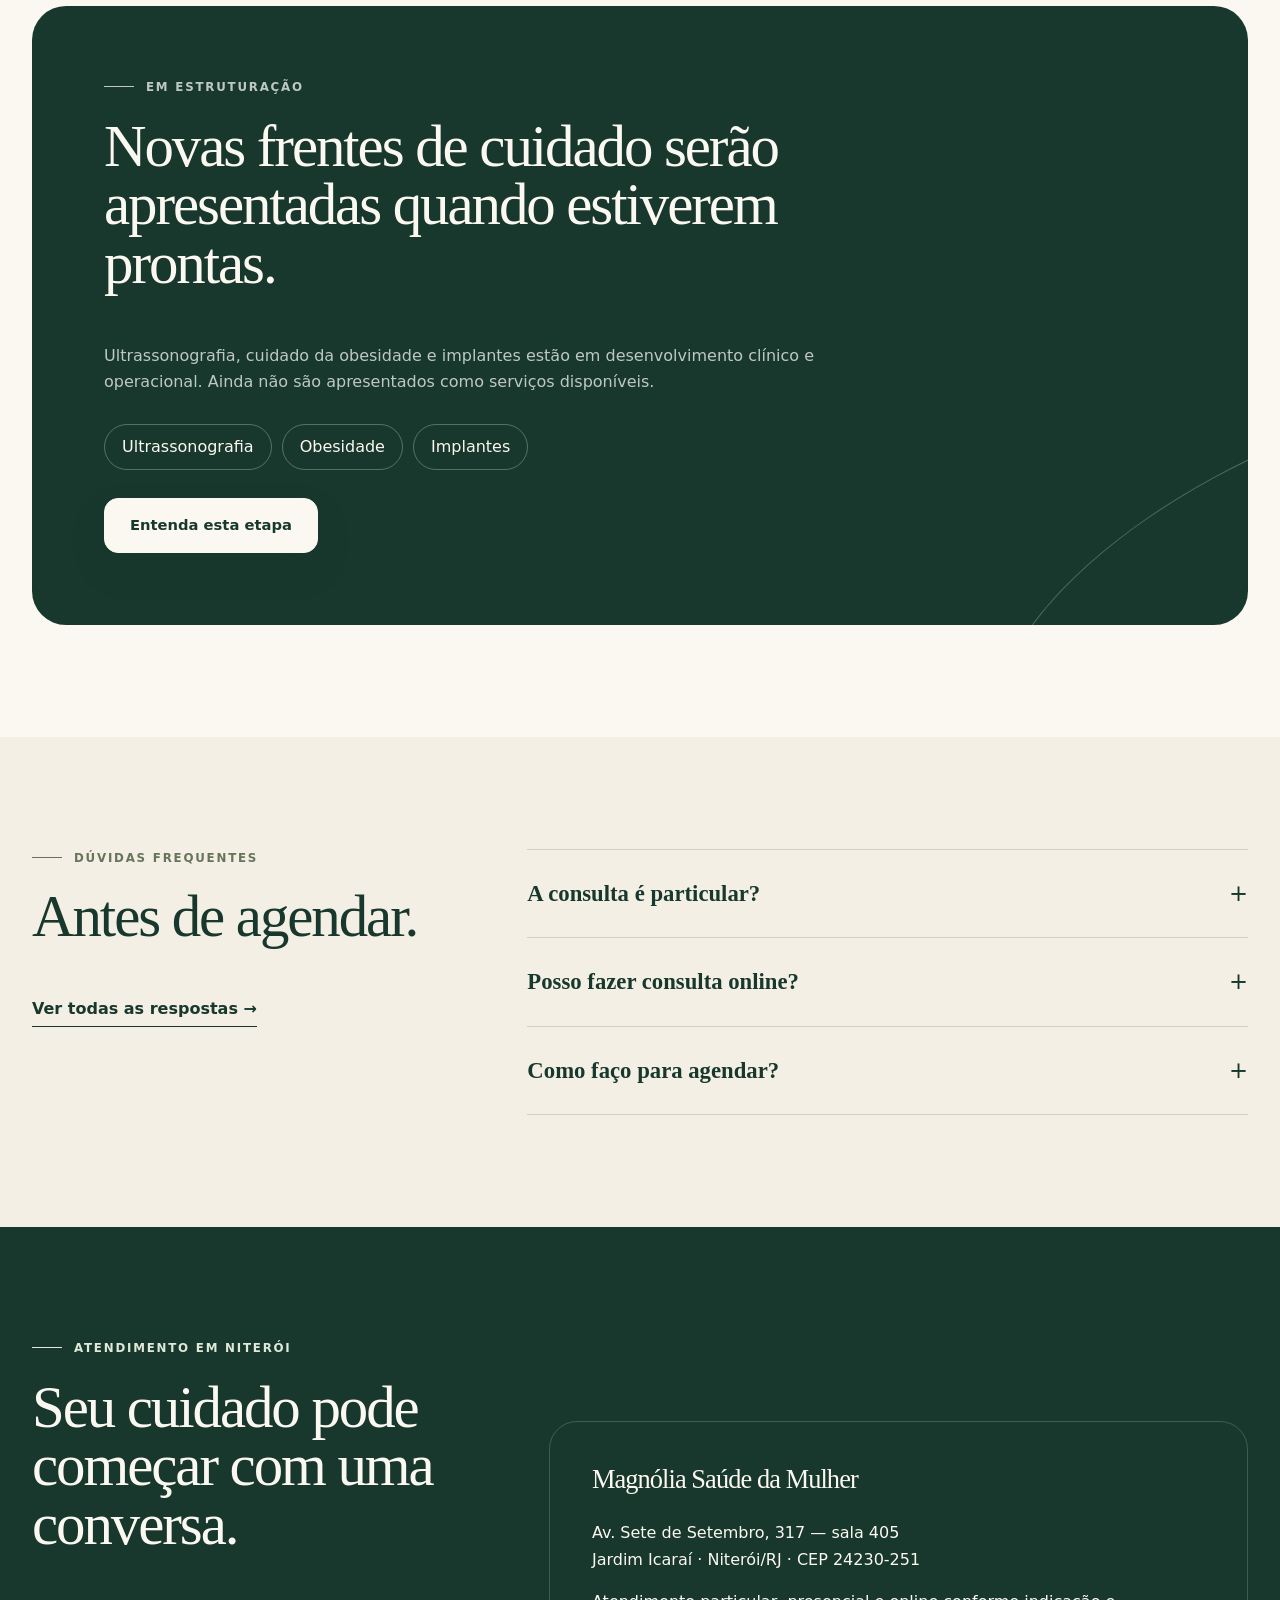
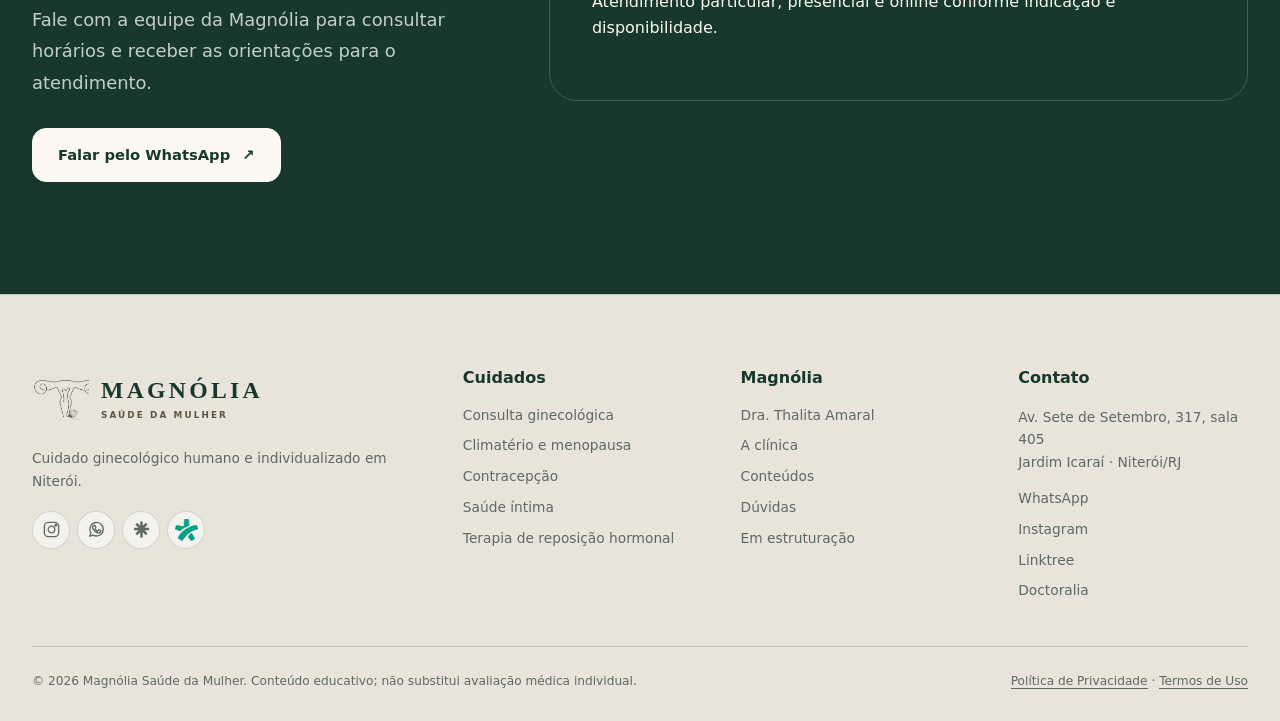
==== commit 664ba139: "feat: atualiza beta com TRH, identidade e páginas legais" ====
--- a/index.html
+++ b/index.html
@@ -4,7 +4,7 @@
   <meta charset="utf-8">
   <meta name="viewport" content="width=device-width, initial-scale=1">
   <title>Ginecologista em Niterói | Dra. Thalita Amaral | Magnólia</title>
-  <meta name="description" content="Cuidado ginecológico humano e individualizado em Niterói com a Dra. Thalita Amaral. Prevenção, climatério, contracepção, saúde íntima e ultrassonografia.">
+  <meta name="description" content="Cuidado ginecológico humano e individualizado em Niterói com a Dra. Thalita Amaral. Prevenção, climatério, contracepção, saúde íntima e TRH.">
   <meta name="robots" content="index, follow">
   <meta name="theme-color" content="#18382d">
   <link rel="canonical" href="https://magnoliasdm.com.br/">
@@ -17,7 +17,7 @@
   <header class="site-header">
     <div class="shell nav-bar">
       <a class="brand" href="/" aria-label="Magnólia — Saúde da Mulher, página inicial">
-        <img src="/log_marca_contorno.png" alt="Magnólia por Thalita Menezes" width="527" height="413">
+        <span class="brand-symbol"><img src="/logo_contorno.png" alt="" width="493" height="324"></span><span class="brand-copy"><strong>MAGNÓLIA</strong><small>SAÚDE DA MULHER</small></span>
       </a>
       <nav class="desktop-nav" aria-label="Navegação principal">
         <details class="nav-dropdown">
@@ -28,7 +28,7 @@
             <a href="/cuidados/climaterio-menopausa/">Climatério e menopausa</a>
             <a href="/cuidados/contracepcao/">Contracepção</a>
             <a href="/cuidados/saude-intima/">Saúde íntima</a>
-            <a href="/cuidados/ultrassonografia/">Ultrassonografia</a>
+            <a href="/cuidados/trh/">Terapia de reposição hormonal</a>
           </div>
         </details>
         <a href="/dra-thalita-amaral/">Dra. Thalita</a>
@@ -36,7 +36,13 @@
         <a href="/conteudos/">Conteúdos</a>
         <a href="/duvidas/">Dúvidas</a>
       </nav>
-      <a class="button button--small" href="https://wa.me/5521990368159?text=Ol%C3%A1%2C%20gostaria%20de%20agendar%20uma%20consulta%20com%20a%20Dra.%20Thalita." target="_blank" rel="noopener noreferrer">Agendar consulta <span aria-hidden="true">↗</span></a>
+      <div class="social-links header-socials" aria-label="Redes e perfis da Magnólia">
+    <a href="https://www.instagram.com/magnoliaporthalita" target="_blank" rel="noopener noreferrer" aria-label="Instagram da Magnólia"><svg viewBox="0 0 24 24" aria-hidden="true"><rect x="3" y="3" width="18" height="18" rx="5"></rect><circle cx="12" cy="12" r="4.2"></circle><circle cx="17.5" cy="6.6" r="1"></circle></svg></a>
+    <a href="https://wa.me/5521990368159?text=Ol%C3%A1%2C%20gostaria%20de%20agendar%20uma%20consulta%20com%20a%20Dra.%20Thalita." target="_blank" rel="noopener noreferrer" aria-label="WhatsApp da Magnólia"><svg viewBox="0 0 24 24" aria-hidden="true"><path d="M20.5 11.7a8.5 8.5 0 0 1-12.6 7.4L3.5 20.5l1.4-4.2A8.5 8.5 0 1 1 20.5 11.7Z"></path><path d="M8.3 7.5c.3-.7.7-.7 1-.7h.5c.2 0 .4.1.5.4l.8 1.9c.1.3.1.5-.1.7l-.6.8c-.2.2-.1.5 0 .7.5 1 1.3 1.8 2.3 2.4.3.2.6.2.8 0l.9-1.1c.2-.2.4-.3.7-.2l1.8.8c.3.1.5.3.5.6 0 .4-.2 1.4-.7 1.8-.5.5-1.2.8-2 .8-.8 0-2.7-.4-4.6-2.1-1.5-1.3-2.5-2.9-2.8-3.8-.4-1-.4-2 .1-3Z"></path></svg></a>
+    <a href="https://linktr.ee/magnoliaporthalita" target="_blank" rel="noopener noreferrer" aria-label="Linktree da Magnólia"><svg class="linktree-mark" viewBox="0 0 24 24" aria-hidden="true"><path d="M10.4 2h3.2v5.4l3.8-3.8 2.3 2.3-4 4h5.7v3.2h-5.7l4 4-2.3 2.3-3.8-3.8V22h-3.2v-6.4l-3.8 3.8-2.3-2.3 4-4H2.6V9.9h5.7l-4-4 2.3-2.3 3.8 3.8V2Z"></path></svg></a>
+    <a class="doctoralia-link" href="https://www.doctoralia.com.br/thalita-menezes-2/ginecologista/niteroi" target="_blank" rel="noopener noreferrer" aria-label="Perfil da Dra. Thalita na Doctoralia"><img src="/doctoralia-symbol.svg" alt="" width="128" height="122"></a>
+  </div>
+      <a class="button button--small header-cta" href="https://wa.me/5521990368159?text=Ol%C3%A1%2C%20gostaria%20de%20agendar%20uma%20consulta%20com%20a%20Dra.%20Thalita." target="_blank" rel="noopener noreferrer">Agendar consulta <span aria-hidden="true">↗</span></a>
       <button class="mobile-toggle" type="button" data-menu-button aria-expanded="false" aria-controls="mobile-menu">Menu</button>
     </div>
     <nav class="mobile-panel" id="mobile-menu" data-mobile-panel aria-label="Navegação em dispositivos móveis">
@@ -47,6 +53,12 @@
       <a href="/duvidas/">Dúvidas</a>
       <a href="/em-estruturacao/">Em estruturação</a>
       <a href="https://wa.me/5521990368159?text=Ol%C3%A1%2C%20gostaria%20de%20agendar%20uma%20consulta%20com%20a%20Dra.%20Thalita." target="_blank" rel="noopener noreferrer">Agendar consulta</a>
+      <div class="social-links mobile-socials" aria-label="Redes e perfis da Magnólia">
+    <a href="https://www.instagram.com/magnoliaporthalita" target="_blank" rel="noopener noreferrer" aria-label="Instagram da Magnólia"><svg viewBox="0 0 24 24" aria-hidden="true"><rect x="3" y="3" width="18" height="18" rx="5"></rect><circle cx="12" cy="12" r="4.2"></circle><circle cx="17.5" cy="6.6" r="1"></circle></svg></a>
+    <a href="https://wa.me/5521990368159?text=Ol%C3%A1%2C%20gostaria%20de%20agendar%20uma%20consulta%20com%20a%20Dra.%20Thalita." target="_blank" rel="noopener noreferrer" aria-label="WhatsApp da Magnólia"><svg viewBox="0 0 24 24" aria-hidden="true"><path d="M20.5 11.7a8.5 8.5 0 0 1-12.6 7.4L3.5 20.5l1.4-4.2A8.5 8.5 0 1 1 20.5 11.7Z"></path><path d="M8.3 7.5c.3-.7.7-.7 1-.7h.5c.2 0 .4.1.5.4l.8 1.9c.1.3.1.5-.1.7l-.6.8c-.2.2-.1.5 0 .7.5 1 1.3 1.8 2.3 2.4.3.2.6.2.8 0l.9-1.1c.2-.2.4-.3.7-.2l1.8.8c.3.1.5.3.5.6 0 .4-.2 1.4-.7 1.8-.5.5-1.2.8-2 .8-.8 0-2.7-.4-4.6-2.1-1.5-1.3-2.5-2.9-2.8-3.8-.4-1-.4-2 .1-3Z"></path></svg></a>
+    <a href="https://linktr.ee/magnoliaporthalita" target="_blank" rel="noopener noreferrer" aria-label="Linktree da Magnólia"><svg class="linktree-mark" viewBox="0 0 24 24" aria-hidden="true"><path d="M10.4 2h3.2v5.4l3.8-3.8 2.3 2.3-4 4h5.7v3.2h-5.7l4 4-2.3 2.3-3.8-3.8V22h-3.2v-6.4l-3.8 3.8-2.3-2.3 4-4H2.6V9.9h5.7l-4-4 2.3-2.3 3.8 3.8V2Z"></path></svg></a>
+    <a class="doctoralia-link" href="https://www.doctoralia.com.br/thalita-menezes-2/ginecologista/niteroi" target="_blank" rel="noopener noreferrer" aria-label="Perfil da Dra. Thalita na Doctoralia"><img src="/doctoralia-symbol.svg" alt="" width="128" height="122"></a>
+  </div>
     </nav>
   </header>
 <main>
@@ -55,7 +67,7 @@
         <div class="hero-copy" data-reveal>
           <div class="care-pill">✦ &nbsp; Ginecologia em Niterói</div>
           <h1>Cuidado ginecológico completo, humano e individualizado.</h1>
-          <p class="lead">Consulta presencial e online com a Dra. Thalita Amaral. Prevenção, climatério, contracepção, saúde íntima e ultrassonografia.</p>
+          <p class="lead">Consulta presencial e online com a Dra. Thalita Amaral. Prevenção, climatério, contracepção, saúde íntima e terapia de reposição hormonal.</p>
           <div class="actions">
             <a class="button" href="https://wa.me/5521990368159?text=Ol%C3%A1%2C%20gostaria%20de%20agendar%20uma%20consulta%20com%20a%20Dra.%20Thalita." target="_blank" rel="noopener noreferrer">Agendar consulta <span aria-hidden="true">↗</span></a>
             <a class="button button--ghost" href="/dra-thalita-amaral/">Conheça a Dra. Thalita</a>
@@ -64,7 +76,6 @@
         </div>
         <div class="hero-art" data-reveal>
           <div class="hero-image-frame"><img src="/hero-sensorial.webp" alt="Mulher em ambiente acolhedor com uma magnólia em primeiro plano" width="1600" height="900"></div>
-          <img class="botanical-line" src="/logo-magnolia.png" alt="" width="493" height="324">
         </div>
       </div>
     </section>
@@ -87,7 +98,7 @@
           <a class="care-card" href="/cuidados/climaterio-menopausa/" data-reveal><span class="care-card__number">02</span><span class="care-card__arrow">↗</span><h3>Climatério e menopausa</h3><p>Sintomas, sexualidade, sono, ossos e decisões terapêuticas.</p></a>
           <a class="care-card" href="/cuidados/contracepcao/" data-reveal><span class="care-card__number">03</span><span class="care-card__arrow">↗</span><h3>Contracepção</h3><p>Escolha segura e informada do método contraceptivo.</p></a>
           <a class="care-card" href="/cuidados/saude-intima/" data-reveal><span class="care-card__number">04</span><span class="care-card__arrow">↗</span><h3>Saúde íntima</h3><p>Corrimentos, dor, ressecamento e desconfortos vulvovaginais.</p></a>
-          <a class="care-card" href="/cuidados/ultrassonografia/" data-reveal><span class="care-card__number">05</span><span class="care-card__arrow">↗</span><h3>Ultrassonografia</h3><p>Imagem ginecológica integrada à avaliação clínica.</p></a>
+          <a class="care-card" href="/cuidados/trh/" data-reveal><span class="care-card__number">05</span><span class="care-card__arrow">↗</span><h3>Terapia de reposição hormonal</h3><p>Avaliação individualizada de sintomas, benefícios e riscos.</p></a>
         </div>
         <div class="actions"><a class="text-link" href="/cuidados/">Ver todos os cuidados <span>→</span></a></div>
       </div>
@@ -105,7 +116,7 @@
     </section>
     <section class="section">
       <div class="shell doctor-grid">
-        <div class="doctor-photo" data-reveal><img src="/dra-thalita.webp" alt="Dra. Thalita Amaral em seu consultório" width="999" height="1500" loading="lazy"><div class="doctor-note"><strong>Dra. Thalita Amaral</strong>Ginecologista · CRM-RJ 920347 · RQE 53626</div></div>
+        <div class="doctor-photo" data-reveal><img src="/dra-thalita-consultorio.jpg" alt="Dra. Thalita Amaral em seu consultório" width="1364" height="2048" loading="lazy"><div class="doctor-note"><strong>Dra. Thalita Amaral</strong>Ginecologista · CRM-RJ 920347 · RQE 53626</div></div>
         <div data-reveal><p class="eyebrow">Sua médica</p><h2>Experiência clínica com cuidado próximo.</h2><p class="lead">A Dra. Thalita do Amaral Menezes Teixeira é médica especialista em Ginecologia e Obstetrícia, com atuação voltada hoje ao cuidado ginecológico integral da mulher.</p><ul class="fact-list"><li>Residência médica no Hospital Naval Marcílio Dias.</li><li>Especialização em ultrassonografia ginecológica e mamografia.</li><li>Atendimento particular, presencial e online.</li><li>Conteúdo e condutas revisados sob responsabilidade médica.</li></ul><div class="actions"><a class="button" href="/dra-thalita-amaral/">Conheça a trajetória</a><a class="text-link" href="https://www.doctoralia.com.br/thalita-menezes-2/ginecologista/niteroi" target="_blank" rel="noopener noreferrer">Ver Doctoralia ↗</a></div></div>
       </div>
     </section>
@@ -119,7 +130,7 @@
         </div>
       </div>
     </section>
-    <section class="section"><div class="shell"><div class="soon-panel" data-reveal><p class="eyebrow eyebrow--light">Em estruturação</p><h2>Novas frentes de cuidado serão apresentadas quando estiverem prontas.</h2><p>TRH, cuidado da obesidade e implantes estão em desenvolvimento clínico e operacional. Ainda não são apresentados como serviços disponíveis.</p><div class="soon-tags"><span>TRH</span><span>Obesidade</span><span>Implantes</span></div><a class="button button--light" href="/em-estruturacao/">Entenda esta etapa</a></div></div></section>
+    <section class="section"><div class="shell"><div class="soon-panel" data-reveal><p class="eyebrow eyebrow--light">Em estruturação</p><h2>Novas frentes de cuidado serão apresentadas quando estiverem prontas.</h2><p>Ultrassonografia, cuidado da obesidade e implantes estão em desenvolvimento clínico e operacional. Ainda não são apresentados como serviços disponíveis.</p><div class="soon-tags"><span>Ultrassonografia</span><span>Obesidade</span><span>Implantes</span></div><a class="button button--light" href="/em-estruturacao/">Entenda esta etapa</a></div></div></section>
     <section class="section section--soft"><div class="shell faq-grid"><div class="faq-intro" data-reveal><p class="eyebrow">Dúvidas frequentes</p><h2>Antes de agendar.</h2><a class="text-link" href="/duvidas/">Ver todas as respostas →</a></div><div class="faq-list" data-reveal><details><summary>A consulta é particular?<span>+</span></summary><p>Sim. O atendimento é particular. A clínica pode emitir documentação para tentativa de reembolso, conforme as regras do plano da paciente.</p></details><details><summary>Posso fazer consulta online?<span>+</span></summary><p>Sim, para demandas compatíveis com teleatendimento. Quando houver necessidade de exame físico ou procedimento, será orientada consulta presencial.</p></details><details><summary>Como faço para agendar?<span>+</span></summary><p>O agendamento é realizado pelo WhatsApp. A equipe informa horários, valores e orientações.</p></details></div></div></section>
     <section class="section section--forest">
     <div class="shell contact-grid">
@@ -140,8 +151,14 @@
   <footer class="site-footer">
     <div class="shell footer-grid">
       <div class="footer-brand">
-        <img src="/log_marca_contorno.png" alt="Magnólia por Thalita Menezes" width="527" height="413" loading="lazy">
+        <a class="brand brand--footer" href="/" aria-label="Magnólia — Saúde da Mulher, página inicial"><span class="brand-symbol"><img src="/logo_contorno.png" alt="" width="493" height="324"></span><span class="brand-copy"><strong>MAGNÓLIA</strong><small>SAÚDE DA MULHER</small></span></a>
         <p>Cuidado ginecológico humano e individualizado em Niterói.</p>
+        <div class="social-links footer-socials" aria-label="Redes e perfis da Magnólia">
+    <a href="https://www.instagram.com/magnoliaporthalita" target="_blank" rel="noopener noreferrer" aria-label="Instagram da Magnólia"><svg viewBox="0 0 24 24" aria-hidden="true"><rect x="3" y="3" width="18" height="18" rx="5"></rect><circle cx="12" cy="12" r="4.2"></circle><circle cx="17.5" cy="6.6" r="1"></circle></svg></a>
+    <a href="https://wa.me/5521990368159?text=Ol%C3%A1%2C%20gostaria%20de%20agendar%20uma%20consulta%20com%20a%20Dra.%20Thalita." target="_blank" rel="noopener noreferrer" aria-label="WhatsApp da Magnólia"><svg viewBox="0 0 24 24" aria-hidden="true"><path d="M20.5 11.7a8.5 8.5 0 0 1-12.6 7.4L3.5 20.5l1.4-4.2A8.5 8.5 0 1 1 20.5 11.7Z"></path><path d="M8.3 7.5c.3-.7.7-.7 1-.7h.5c.2 0 .4.1.5.4l.8 1.9c.1.3.1.5-.1.7l-.6.8c-.2.2-.1.5 0 .7.5 1 1.3 1.8 2.3 2.4.3.2.6.2.8 0l.9-1.1c.2-.2.4-.3.7-.2l1.8.8c.3.1.5.3.5.6 0 .4-.2 1.4-.7 1.8-.5.5-1.2.8-2 .8-.8 0-2.7-.4-4.6-2.1-1.5-1.3-2.5-2.9-2.8-3.8-.4-1-.4-2 .1-3Z"></path></svg></a>
+    <a href="https://linktr.ee/magnoliaporthalita" target="_blank" rel="noopener noreferrer" aria-label="Linktree da Magnólia"><svg class="linktree-mark" viewBox="0 0 24 24" aria-hidden="true"><path d="M10.4 2h3.2v5.4l3.8-3.8 2.3 2.3-4 4h5.7v3.2h-5.7l4 4-2.3 2.3-3.8-3.8V22h-3.2v-6.4l-3.8 3.8-2.3-2.3 4-4H2.6V9.9h5.7l-4-4 2.3-2.3 3.8 3.8V2Z"></path></svg></a>
+    <a class="doctoralia-link" href="https://www.doctoralia.com.br/thalita-menezes-2/ginecologista/niteroi" target="_blank" rel="noopener noreferrer" aria-label="Perfil da Dra. Thalita na Doctoralia"><img src="/doctoralia-symbol.svg" alt="" width="128" height="122"></a>
+  </div>
       </div>
       <div>
         <strong>Cuidados</strong>
@@ -150,7 +167,7 @@
           <a href="/cuidados/climaterio-menopausa/">Climatério e menopausa</a>
           <a href="/cuidados/contracepcao/">Contracepção</a>
           <a href="/cuidados/saude-intima/">Saúde íntima</a>
-          <a href="/cuidados/ultrassonografia/">Ultrassonografia</a>
+          <a href="/cuidados/trh/">Terapia de reposição hormonal</a>
         </div>
       </div>
       <div>
@@ -169,11 +186,12 @@
         <div class="footer-links">
           <a href="https://wa.me/5521990368159?text=Ol%C3%A1%2C%20gostaria%20de%20agendar%20uma%20consulta%20com%20a%20Dra.%20Thalita." target="_blank" rel="noopener noreferrer">WhatsApp</a>
           <a href="https://www.instagram.com/magnoliaporthalita" target="_blank" rel="noopener noreferrer">Instagram</a>
+          <a href="https://linktr.ee/magnoliaporthalita" target="_blank" rel="noopener noreferrer">Linktree</a>
           <a href="https://www.doctoralia.com.br/thalita-menezes-2/ginecologista/niteroi" target="_blank" rel="noopener noreferrer">Doctoralia</a>
         </div>
       </div>
     </div>
-    <div class="shell footer-legal">© <span data-year>2026</span> Magnólia Saúde da Mulher. Conteúdo educativo; não substitui avaliação médica individual.</div>
+    <div class="shell footer-legal"><span>© <span data-year>2026</span> Magnólia Saúde da Mulher. Conteúdo educativo; não substitui avaliação médica individual.</span><span><a href="/politica-de-privacidade/">Política de Privacidade</a> · <a href="/termos-de-uso/">Termos de Uso</a></span></div>
   </footer>
   <a class="floating-whatsapp" href="https://wa.me/5521990368159?text=Ol%C3%A1%2C%20gostaria%20de%20agendar%20uma%20consulta%20com%20a%20Dra.%20Thalita." target="_blank" rel="noopener noreferrer" aria-label="Agendar consulta pelo WhatsApp"><span>✦</span> Agendar consulta</a>
 <script src="/assets/site.js" defer></script>
--- a/assets/site.css
+++ b/assets/site.css
@@ -81,17 +81,22 @@
   border-bottom: 1px solid var(--line);
   backdrop-filter: blur(18px);
 }
-.nav-bar { min-height: 94px; display: flex; align-items: center; gap: 28px; }
-.brand { width: 214px; height: 78px; margin-right: auto; display: flex; align-items: center; overflow: hidden; }
-.brand img { width: 194px; height: auto; object-fit: contain; }
-.desktop-nav { display: flex; align-items: center; gap: clamp(18px, 2.2vw, 34px); }
+.nav-bar { min-height: 94px; display: flex; align-items: center; gap: 20px; }
+.brand { width: 238px; min-width: 238px; height: 72px; margin-right: auto; display: flex; align-items: center; gap: 12px; overflow: visible; }
+.brand-symbol { width: 57px; height: 46px; display: grid; place-items: center; overflow: hidden; }
+.brand-symbol img { width: 68px; max-width: none; height: 45px; object-fit: contain; filter: sepia(1) saturate(.55) brightness(.63); }
+.brand-copy { display: grid; line-height: 1; color: #5c573f; }
+.brand-copy strong { font-family: var(--serif); font-size: 1.48rem; font-weight: 600; letter-spacing: .14em; }
+.brand-copy small { margin-top: 8px; font-size: .55rem; font-weight: 800; letter-spacing: .24em; }
+.desktop-nav { display: flex; align-items: center; gap: clamp(14px, 1.4vw, 24px); }
 .desktop-nav > a, .nav-dropdown > summary { color: var(--forest); font-size: .89rem; font-weight: 650; cursor: pointer; list-style: none; }
 .nav-dropdown { position: relative; }
 .nav-dropdown summary::-webkit-details-marker { display: none; }
 .nav-dropdown summary::after { content: "⌄"; margin-left: 6px; color: var(--olive); }
 .nav-dropdown-menu {
+  display: none;
   position: absolute;
-  top: 36px;
+  top: 28px;
   left: -24px;
   width: 280px;
   padding: 14px;
@@ -99,8 +104,17 @@
   border: 1px solid var(--line);
   box-shadow: var(--shadow);
 }
+.nav-dropdown[open] .nav-dropdown-menu, .nav-dropdown:hover .nav-dropdown-menu, .nav-dropdown:focus-within .nav-dropdown-menu { display: block; }
+.nav-dropdown-menu::before { content: ""; position: absolute; left: 0; right: 0; top: -18px; height: 18px; }
 .nav-dropdown-menu a { display: block; padding: 10px 12px; border-bottom: 1px solid var(--line); font-size: .86rem; }
 .nav-dropdown-menu a:last-child { border-bottom: 0; }
+.social-links { display: flex; align-items: center; gap: 7px; }
+.social-links > a { width: 38px; height: 38px; flex: 0 0 38px; display: grid; place-items: center; border: 1px solid var(--line); border-radius: 50%; color: var(--forest); background: rgba(255,255,255,.52); transition: transform .2s ease, border-color .2s ease, background .2s ease; }
+.social-links > a:hover { transform: translateY(-2px); border-color: var(--olive); background: var(--paper); }
+.social-links svg { width: 19px; height: 19px; fill: none; stroke: currentColor; stroke-width: 1.7; stroke-linecap: round; stroke-linejoin: round; }
+.social-links .linktree-mark { fill: currentColor; stroke: none; }
+.social-links .doctoralia-link img { width: 23px; height: 23px; object-fit: contain; }
+.mobile-socials { margin-top: 12px; }
 .mobile-toggle { display: none; width: 48px; height: 48px; border: 1px solid var(--line); color: var(--forest); background: transparent; }
 .mobile-panel { display: none; }
 
@@ -139,7 +153,6 @@
 .hero-art::after { content: ""; position: absolute; width: 220px; height: 420px; left: -35px; bottom: 40px; border-radius: 100% 0; border: 1px solid rgba(182,163,108,.58); transform: rotate(18deg); }
 .hero-image-frame { position: relative; z-index: 2; width: 100%; height: 640px; overflow: hidden; border-radius: 48% 48% 24px 24px; box-shadow: var(--shadow); }
 .hero-image-frame img { width: 100%; height: 100%; object-fit: cover; object-position: 62% center; }
-.botanical-line { position: absolute; z-index: 3; left: -12px; bottom: 46px; width: 180px; opacity: .72; filter: sepia(1) saturate(.55); }
 
 .trust-strip { padding: 28px 0; border-block: 1px solid var(--line); background: var(--paper); }
 .trust-row { display: flex; align-items: center; justify-content: center; flex-wrap: wrap; gap: 24px 46px; }
@@ -254,6 +267,10 @@
 .about-grid { display: grid; grid-template-columns: .92fr 1.08fr; gap: 86px; align-items: center; }
 .about-photo { min-height: 620px; overflow: hidden; border-radius: 48% 48% 24px 24px; }
 .about-photo img { width: 100%; height: 620px; object-fit: cover; object-position: 50% 20%; }
+.doctor-gallery { display: grid; grid-template-columns: .72fr 1.28fr; gap: 86px; align-items: center; }
+.doctor-gallery figure { margin: 0; }
+.doctor-gallery img { width: 100%; height: 620px; object-fit: cover; object-position: center 24%; border-radius: 26px 26px 48% 48%; }
+.doctor-gallery figcaption { margin-top: 14px; color: var(--muted); font-size: .82rem; }
 .values-grid { display: grid; grid-template-columns: repeat(3, 1fr); gap: 18px; }
 .value-card { padding: 30px; border-top: 1px solid var(--line); }
 .value-card span { color: var(--petal-deep); font-family: var(--serif); font-size: 2rem; }
@@ -265,11 +282,22 @@
 
 .site-footer { padding: 70px 0 30px; background: #e8e4d9; border-top: 1px solid var(--line); }
 .footer-grid { display: grid; grid-template-columns: 1.25fr .75fr .75fr .75fr; gap: 48px; }
-.footer-brand img { width: 205px; height: 92px; object-fit: contain; object-position: left center; }
+.brand--footer { width: 238px; height: 68px; margin: 0; }
 .footer-grid strong { color: var(--forest); }
 .footer-grid p, .footer-grid a { color: var(--muted); font-size: .86rem; }
 .footer-links { display: grid; gap: 8px; margin-top: 12px; }
-.footer-legal { margin-top: 44px; padding-top: 24px; border-top: 1px solid var(--line); color: var(--muted); font-size: .76rem; }
+.footer-socials { margin-top: 18px; }
+.footer-legal { margin-top: 44px; padding-top: 24px; display: flex; justify-content: space-between; gap: 20px; flex-wrap: wrap; border-top: 1px solid var(--line); color: var(--muted); font-size: .76rem; }
+.footer-legal a { border-bottom: 1px solid currentColor; }
+.legal-copy { width: min(880px, calc(100% - 64px)); }
+.legal-copy h2 { margin: 58px 0 18px; font-size: clamp(2rem, 3.2vw, 3rem); }
+.legal-copy p, .legal-copy li { color: var(--muted); font-size: 1rem; }
+.legal-copy a { color: var(--forest); border-bottom: 1px solid var(--line); }
+.legal-copy ul { padding-left: 22px; }
+.legal-updated { padding-bottom: 24px; border-bottom: 1px solid var(--line); font-weight: 700; }
+.legal-alert { margin: 34px 0; padding: 28px; border-left: 3px solid var(--petal-deep); background: var(--cream); }
+.legal-alert strong { color: var(--forest); font-family: var(--serif); font-size: 1.3rem; }
+.legal-alert p { margin-bottom: 0; }
 .floating-whatsapp { position: fixed; right: 22px; bottom: 22px; z-index: 70; padding: 13px 17px; display: flex; align-items: center; gap: 10px; border-radius: 999px; color: white; background: var(--forest); box-shadow: 0 18px 45px rgba(24,56,45,.3); font-size: .83rem; font-weight: 750; }
 .floating-whatsapp span { width: 28px; height: 28px; display: grid; place-items: center; border-radius: 50%; background: rgba(255,255,255,.14); }
 
@@ -277,11 +305,13 @@
 [data-reveal].is-visible { opacity: 1; transform: none; }
 
 @media (max-width: 1050px) {
-  .desktop-nav, .nav-bar > .button { display: none; }
+  .desktop-nav, .nav-bar > .button, .header-socials { display: none; }
   .mobile-toggle { display: grid; place-items: center; }
   .mobile-panel { position: fixed; inset: 94px 0 auto; padding: 20px 32px 30px; background: var(--paper); border-bottom: 1px solid var(--line); box-shadow: var(--shadow); }
   .mobile-panel.is-open { display: grid; gap: 8px; }
   .mobile-panel a { padding: 12px 0; border-bottom: 1px solid var(--line); color: var(--forest); font-weight: 700; }
+  .mobile-panel .social-links { display: flex; }
+  .mobile-panel .social-links a { padding: 0; border: 1px solid var(--line); }
   .hero-grid { grid-template-columns: 1fr 1fr; gap: 30px; }
   .hero-art { min-height: 590px; }
   .hero-image-frame { height: 560px; }
@@ -294,11 +324,11 @@
   .shell { width: min(100% - 36px, 720px); }
   .section { padding: 78px 0; }
   .nav-bar { min-height: 78px; }
-  .brand { width: 180px; height: 66px; }
-  .brand img { width: 164px; }
+  .brand { width: 218px; min-width: 218px; height: 66px; }
+  .brand-copy strong { font-size: 1.3rem; }
   .mobile-panel { top: 78px; }
   .hero { min-height: auto; }
-  .hero-grid, .page-hero-grid, .heading-row, .journey-grid, .doctor-grid, .faq-grid, .contact-grid, .service-layout, .about-grid { grid-template-columns: 1fr; gap: 46px; }
+  .hero-grid, .page-hero-grid, .heading-row, .journey-grid, .doctor-grid, .doctor-gallery, .faq-grid, .contact-grid, .service-layout, .about-grid { grid-template-columns: 1fr; gap: 46px; }
   .hero-art { min-height: 540px; }
   .hero-image-frame { height: 520px; }
   .heading-row { margin-bottom: 38px; }
@@ -317,7 +347,9 @@
   h2 { font-size: clamp(2.35rem, 12vw, 3.4rem); }
   .hero-art { min-height: 420px; }
   .hero-image-frame { height: 400px; }
-  .botanical-line { width: 120px; }
+  .brand { width: 206px; min-width: 206px; }
+  .brand-symbol { width: 48px; }
+  .brand-copy strong { font-size: 1.16rem; }
   .doctor-photo { padding-left: 18px; }
   .doctor-photo img { height: 500px; }
   .doctor-note { max-width: 270px; }
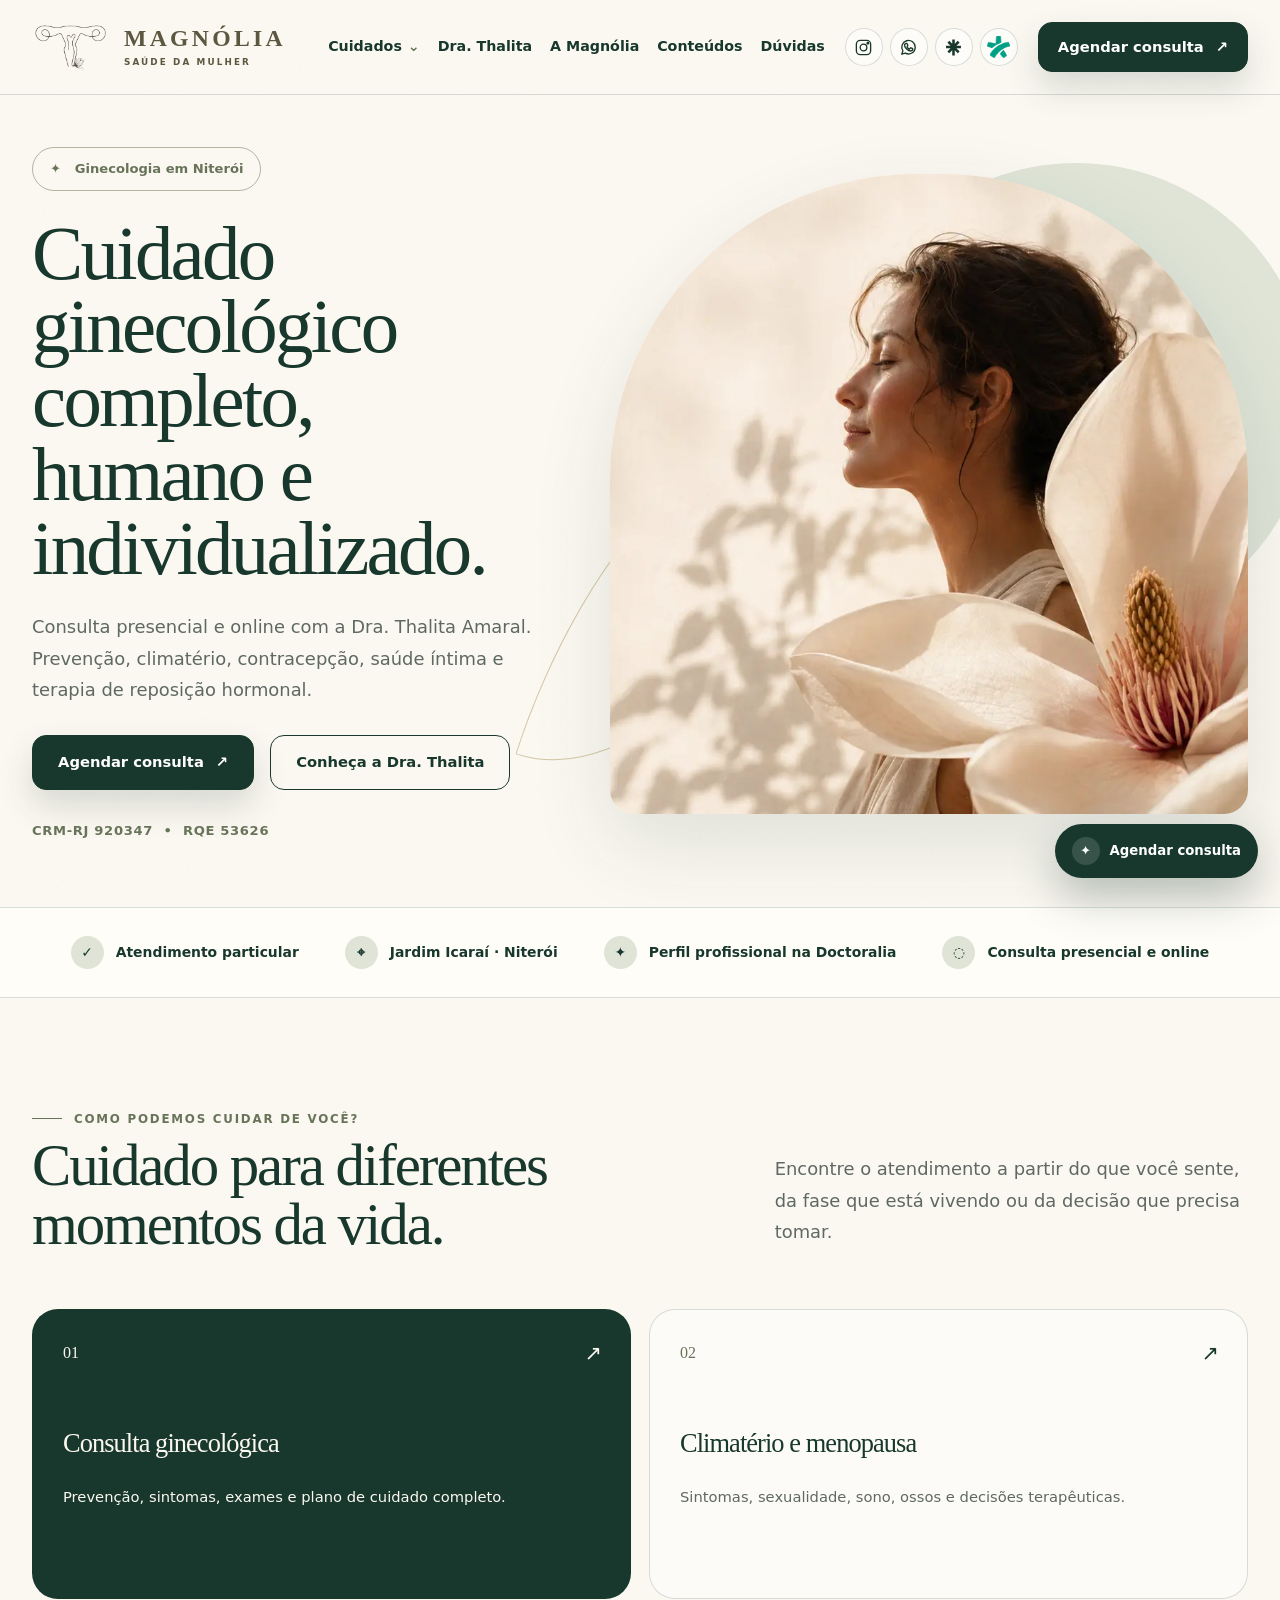
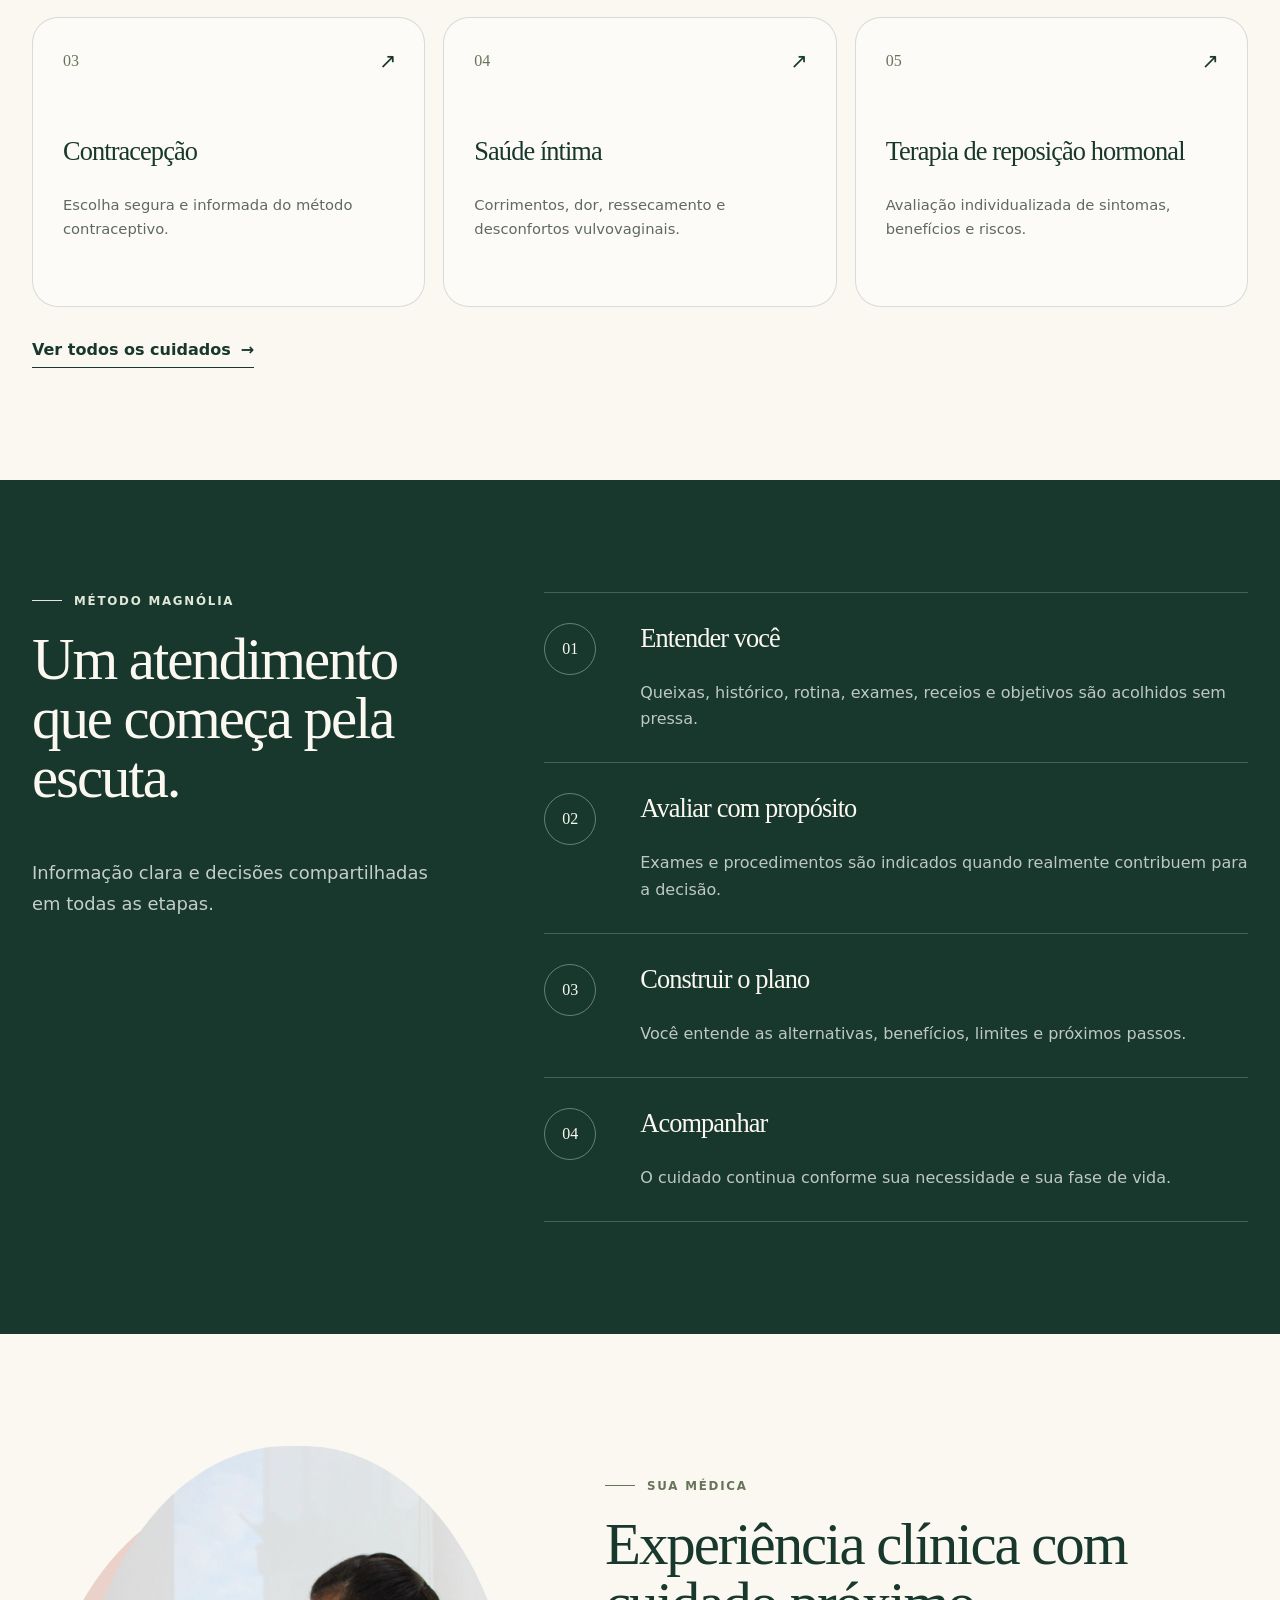
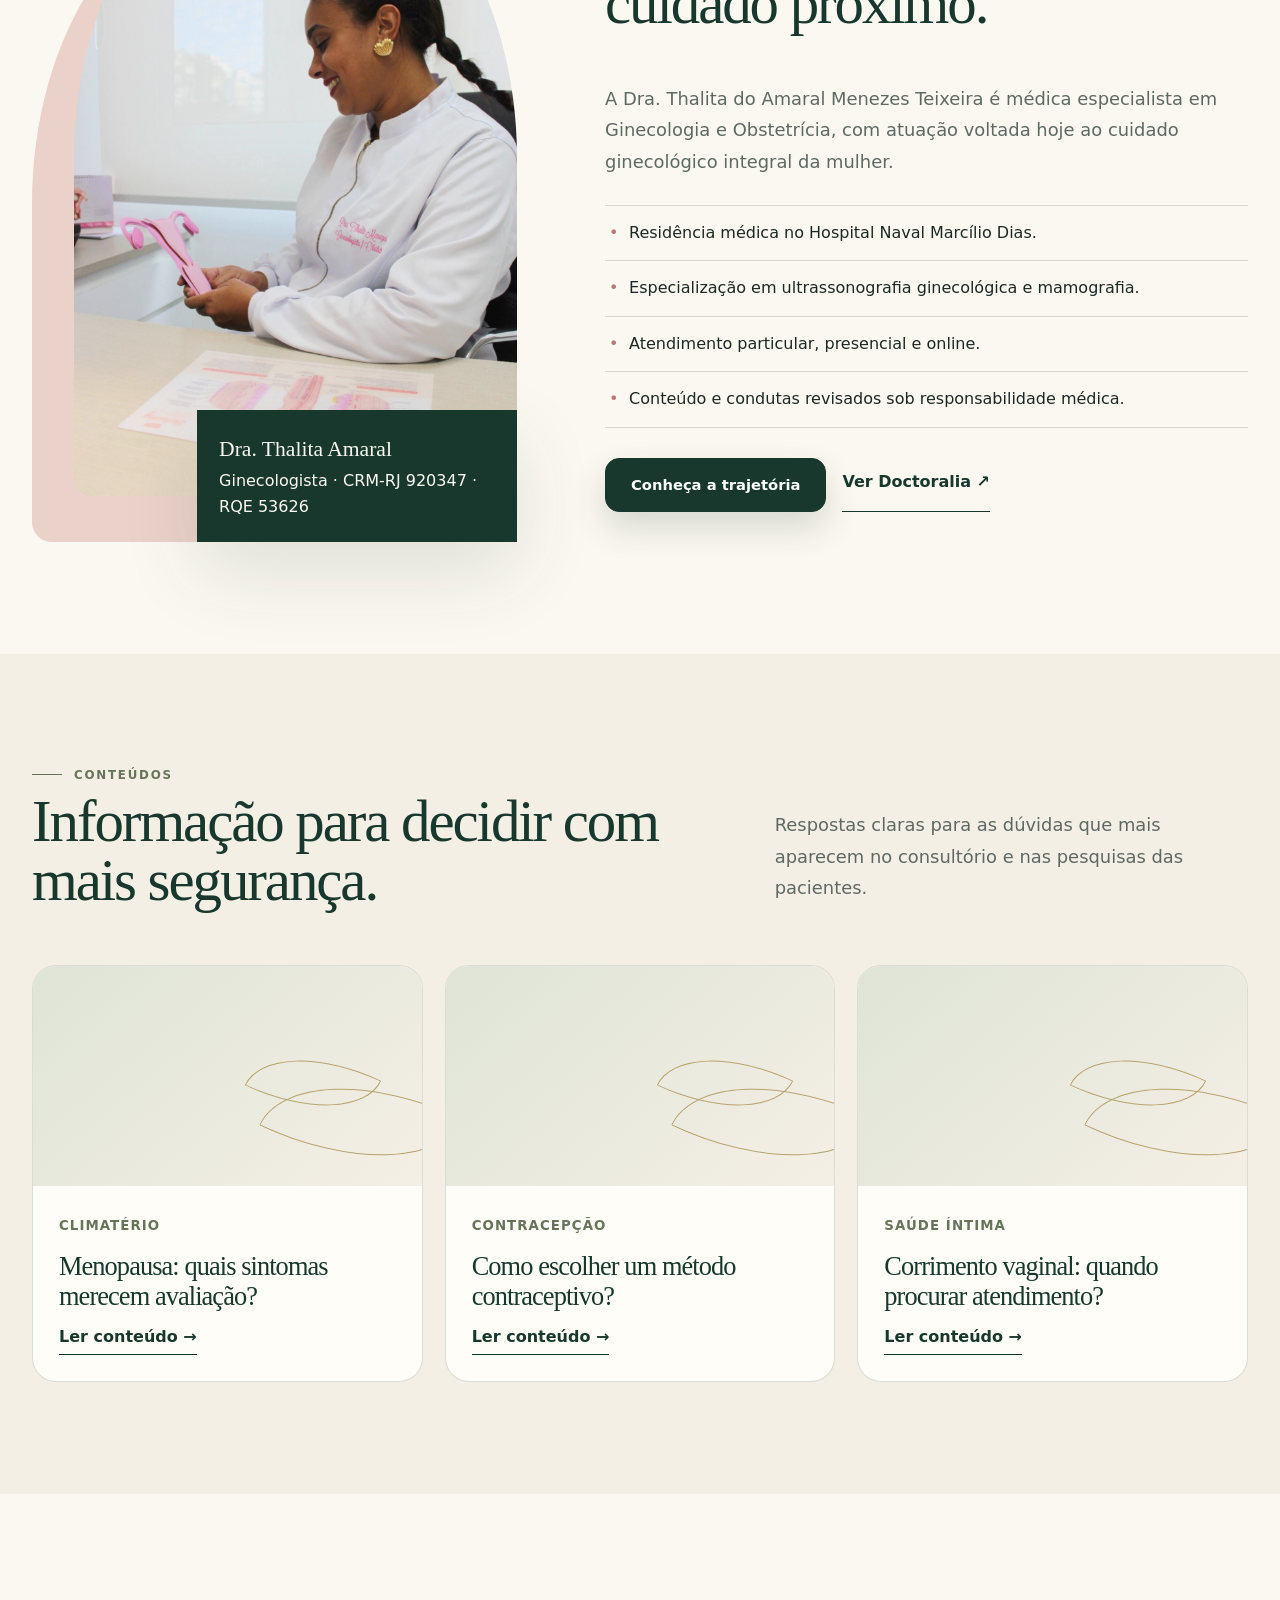
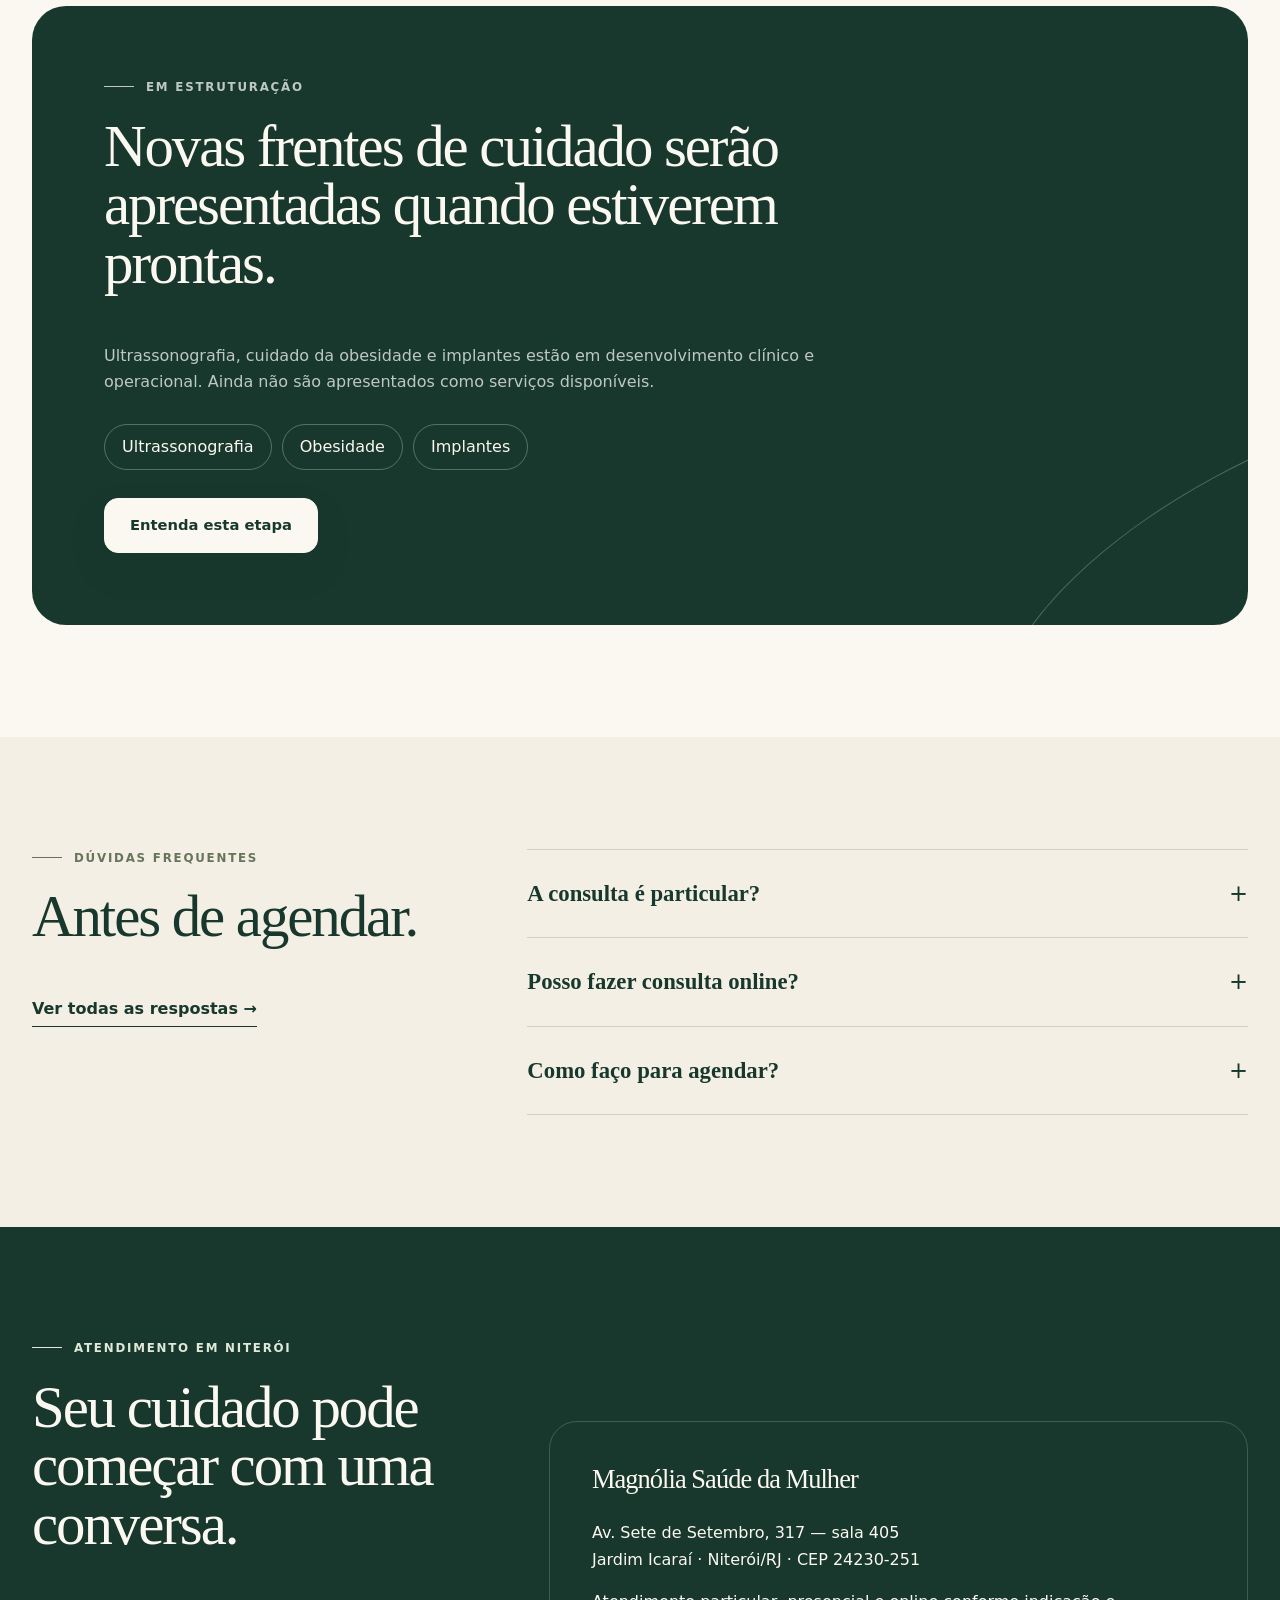
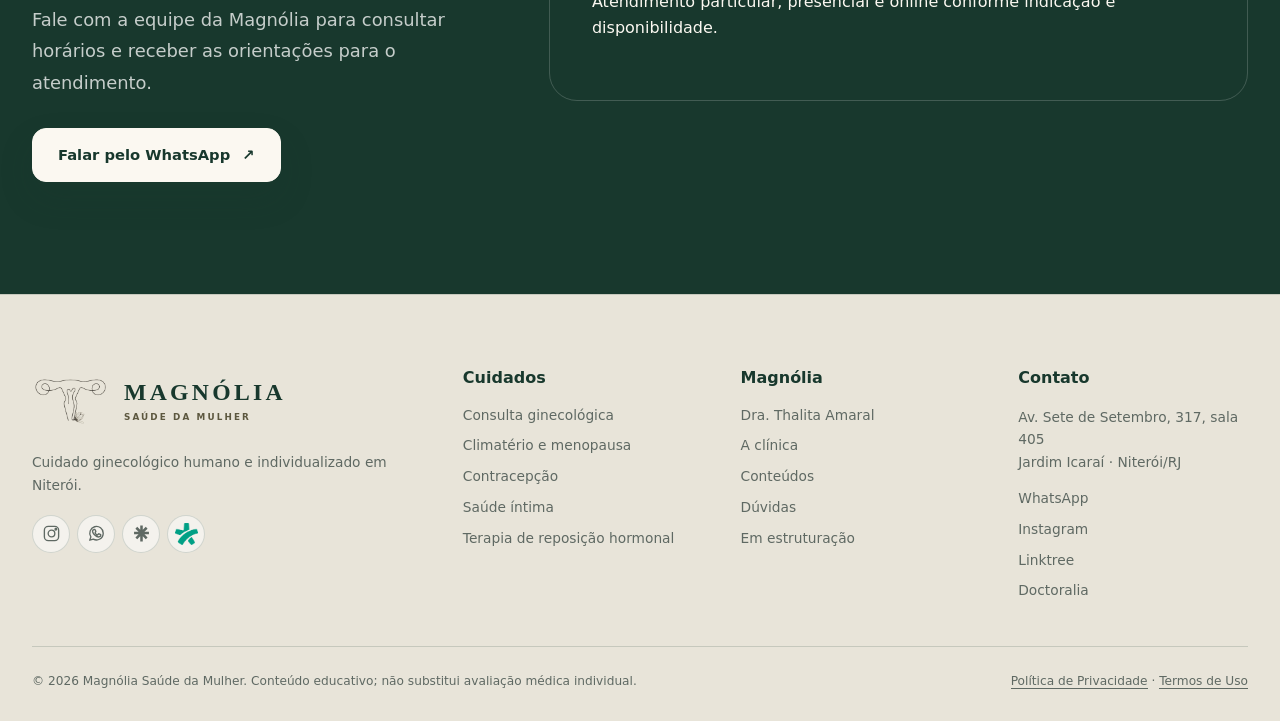
==== commit 23c7ecee: "fix: reposiciona marca e aplica assinatura nas páginas" ====
--- a/index.html
+++ b/index.html
@@ -9,7 +9,7 @@
   <meta name="theme-color" content="#18382d">
   <link rel="canonical" href="https://magnoliasdm.com.br/">
   <link rel="icon" href="/favicon.svg" type="image/svg+xml">
-  <link rel="stylesheet" href="/assets/site.css">
+  <link rel="stylesheet" href="/assets/site.css?v=20260803-3">
   <script type="application/ld+json">{"@context":"https://schema.org","@type":"MedicalClinic","name":"Magnólia Saúde da Mulher","url":"https://magnoliasdm.com.br/","medicalSpecialty":"Gynecologic","address":{"@type":"PostalAddress","streetAddress":"Avenida Sete de Setembro, 317, sala 405","addressLocality":"Niterói","addressRegion":"RJ","postalCode":"24230-251","addressCountry":"BR"}}</script>
 </head>
 <body>
@@ -194,6 +194,6 @@
     <div class="shell footer-legal"><span>© <span data-year>2026</span> Magnólia Saúde da Mulher. Conteúdo educativo; não substitui avaliação médica individual.</span><span><a href="/politica-de-privacidade/">Política de Privacidade</a> · <a href="/termos-de-uso/">Termos de Uso</a></span></div>
   </footer>
   <a class="floating-whatsapp" href="https://wa.me/5521990368159?text=Ol%C3%A1%2C%20gostaria%20de%20agendar%20uma%20consulta%20com%20a%20Dra.%20Thalita." target="_blank" rel="noopener noreferrer" aria-label="Agendar consulta pelo WhatsApp"><span>✦</span> Agendar consulta</a>
-<script src="/assets/site.js" defer></script>
+<script src="/assets/site.js?v=20260803-3" defer></script>
 </body>
 </html>
--- a/assets/site.css
+++ b/assets/site.css
@@ -82,10 +82,10 @@
   backdrop-filter: blur(18px);
 }
 .nav-bar { min-height: 94px; display: flex; align-items: center; gap: 20px; }
-.brand { width: 238px; min-width: 238px; height: 72px; margin-right: auto; display: flex; align-items: center; gap: 12px; overflow: visible; }
-.brand-symbol { width: 57px; height: 46px; display: grid; place-items: center; overflow: hidden; }
-.brand-symbol img { width: 68px; max-width: none; height: 45px; object-fit: contain; filter: sepia(1) saturate(.55) brightness(.63); }
-.brand-copy { display: grid; line-height: 1; color: #5c573f; }
+.brand { width: 270px; min-width: 270px; height: 72px; margin-right: auto; display: flex; align-items: center; gap: 14px; overflow: visible; }
+.brand-symbol { width: 78px; min-width: 78px; height: 58px; display: grid; place-items: center; overflow: visible; }
+.brand-symbol img { width: 76px; max-width: none; height: 50px; object-fit: contain; filter: sepia(1) saturate(.55) brightness(.63); }
+.brand-copy { min-width: 0; display: grid; line-height: 1; color: #5c573f; white-space: nowrap; }
 .brand-copy strong { font-family: var(--serif); font-size: 1.48rem; font-weight: 600; letter-spacing: .14em; }
 .brand-copy small { margin-top: 8px; font-size: .55rem; font-weight: 800; letter-spacing: .24em; }
 .desktop-nav { display: flex; align-items: center; gap: clamp(14px, 1.4vw, 24px); }
@@ -235,11 +235,13 @@
 .page-hero { padding: 82px 0 92px; overflow: hidden; background: var(--cream); border-bottom: 1px solid var(--line); }
 .page-hero-grid { display: grid; grid-template-columns: 1fr .75fr; gap: 90px; align-items: center; }
 .page-hero h1 { margin-bottom: 24px; }
-.page-hero-visual { position: relative; min-height: 440px; border-radius: 48% 48% 22px 22px; background: linear-gradient(145deg, var(--sage-light), #f3e3dc); }
+.page-hero-visual { position: relative; min-height: 440px; overflow: hidden; border-radius: 48% 48% 22px 22px; background: linear-gradient(145deg, var(--sage-light), #f3e3dc); }
+.page-hero-visual--brand { display: grid; place-items: center; padding: 58px; }
 .page-hero-visual::before, .page-hero-visual::after { content: ""; position: absolute; border: 1px solid var(--gold); border-radius: 100% 0; }
 .page-hero-visual::before { width: 360px; height: 180px; right: 16px; bottom: 72px; transform: rotate(-24deg); }
 .page-hero-visual::after { width: 230px; height: 115px; right: 110px; bottom: 190px; transform: rotate(30deg); }
-.page-hero-visual img { width: 100%; height: 100%; min-height: 440px; object-fit: cover; border-radius: inherit; }
+.page-hero-visual--photo > img { width: 100%; height: 100%; min-height: 440px; object-fit: cover; border-radius: inherit; }
+.page-hero-visual .page-hero-logo { position: relative; z-index: 2; width: min(82%, 360px); height: auto; min-height: 0; object-fit: contain; border-radius: 0; filter: sepia(.18) saturate(.86) contrast(1.05); }
 .breadcrumb { margin-bottom: 22px; color: var(--olive); font-size: .82rem; font-weight: 700; }
 .breadcrumb a { border-bottom: 1px solid var(--line); }
 .service-index { display: grid; grid-template-columns: repeat(2, 1fr); gap: 20px; }
@@ -282,7 +284,7 @@
 
 .site-footer { padding: 70px 0 30px; background: #e8e4d9; border-top: 1px solid var(--line); }
 .footer-grid { display: grid; grid-template-columns: 1.25fr .75fr .75fr .75fr; gap: 48px; }
-.brand--footer { width: 238px; height: 68px; margin: 0; }
+.brand--footer { width: 270px; height: 72px; margin: 0; }
 .footer-grid strong { color: var(--forest); }
 .footer-grid p, .footer-grid a { color: var(--muted); font-size: .86rem; }
 .footer-links { display: grid; gap: 8px; margin-top: 12px; }
@@ -304,7 +306,7 @@
 [data-reveal] { opacity: 0; transform: translateY(22px); transition: opacity .65s ease, transform .65s ease; }
 [data-reveal].is-visible { opacity: 1; transform: none; }
 
-@media (max-width: 1050px) {
+@media (max-width: 1180px) {
   .desktop-nav, .nav-bar > .button, .header-socials { display: none; }
   .mobile-toggle { display: grid; place-items: center; }
   .mobile-panel { position: fixed; inset: 94px 0 auto; padding: 20px 32px 30px; background: var(--paper); border-bottom: 1px solid var(--line); box-shadow: var(--shadow); }
@@ -324,7 +326,9 @@
   .shell { width: min(100% - 36px, 720px); }
   .section { padding: 78px 0; }
   .nav-bar { min-height: 78px; }
-  .brand { width: 218px; min-width: 218px; height: 66px; }
+  .brand { width: 244px; min-width: 244px; height: 66px; gap: 10px; }
+  .brand-symbol { width: 66px; min-width: 66px; height: 52px; }
+  .brand-symbol img { width: 64px; height: 45px; }
   .brand-copy strong { font-size: 1.3rem; }
   .mobile-panel { top: 78px; }
   .hero { min-height: auto; }
@@ -347,9 +351,11 @@
   h2 { font-size: clamp(2.35rem, 12vw, 3.4rem); }
   .hero-art { min-height: 420px; }
   .hero-image-frame { height: 400px; }
-  .brand { width: 206px; min-width: 206px; }
-  .brand-symbol { width: 48px; }
+  .brand { width: 218px; min-width: 218px; }
+  .brand-symbol { width: 58px; min-width: 58px; }
   .brand-copy strong { font-size: 1.16rem; }
+  .brand-copy small { font-size: .48rem; letter-spacing: .2em; }
+  .page-hero-visual--brand { padding: 36px; }
   .doctor-photo { padding-left: 18px; }
   .doctor-photo img { height: 500px; }
   .doctor-note { max-width: 270px; }
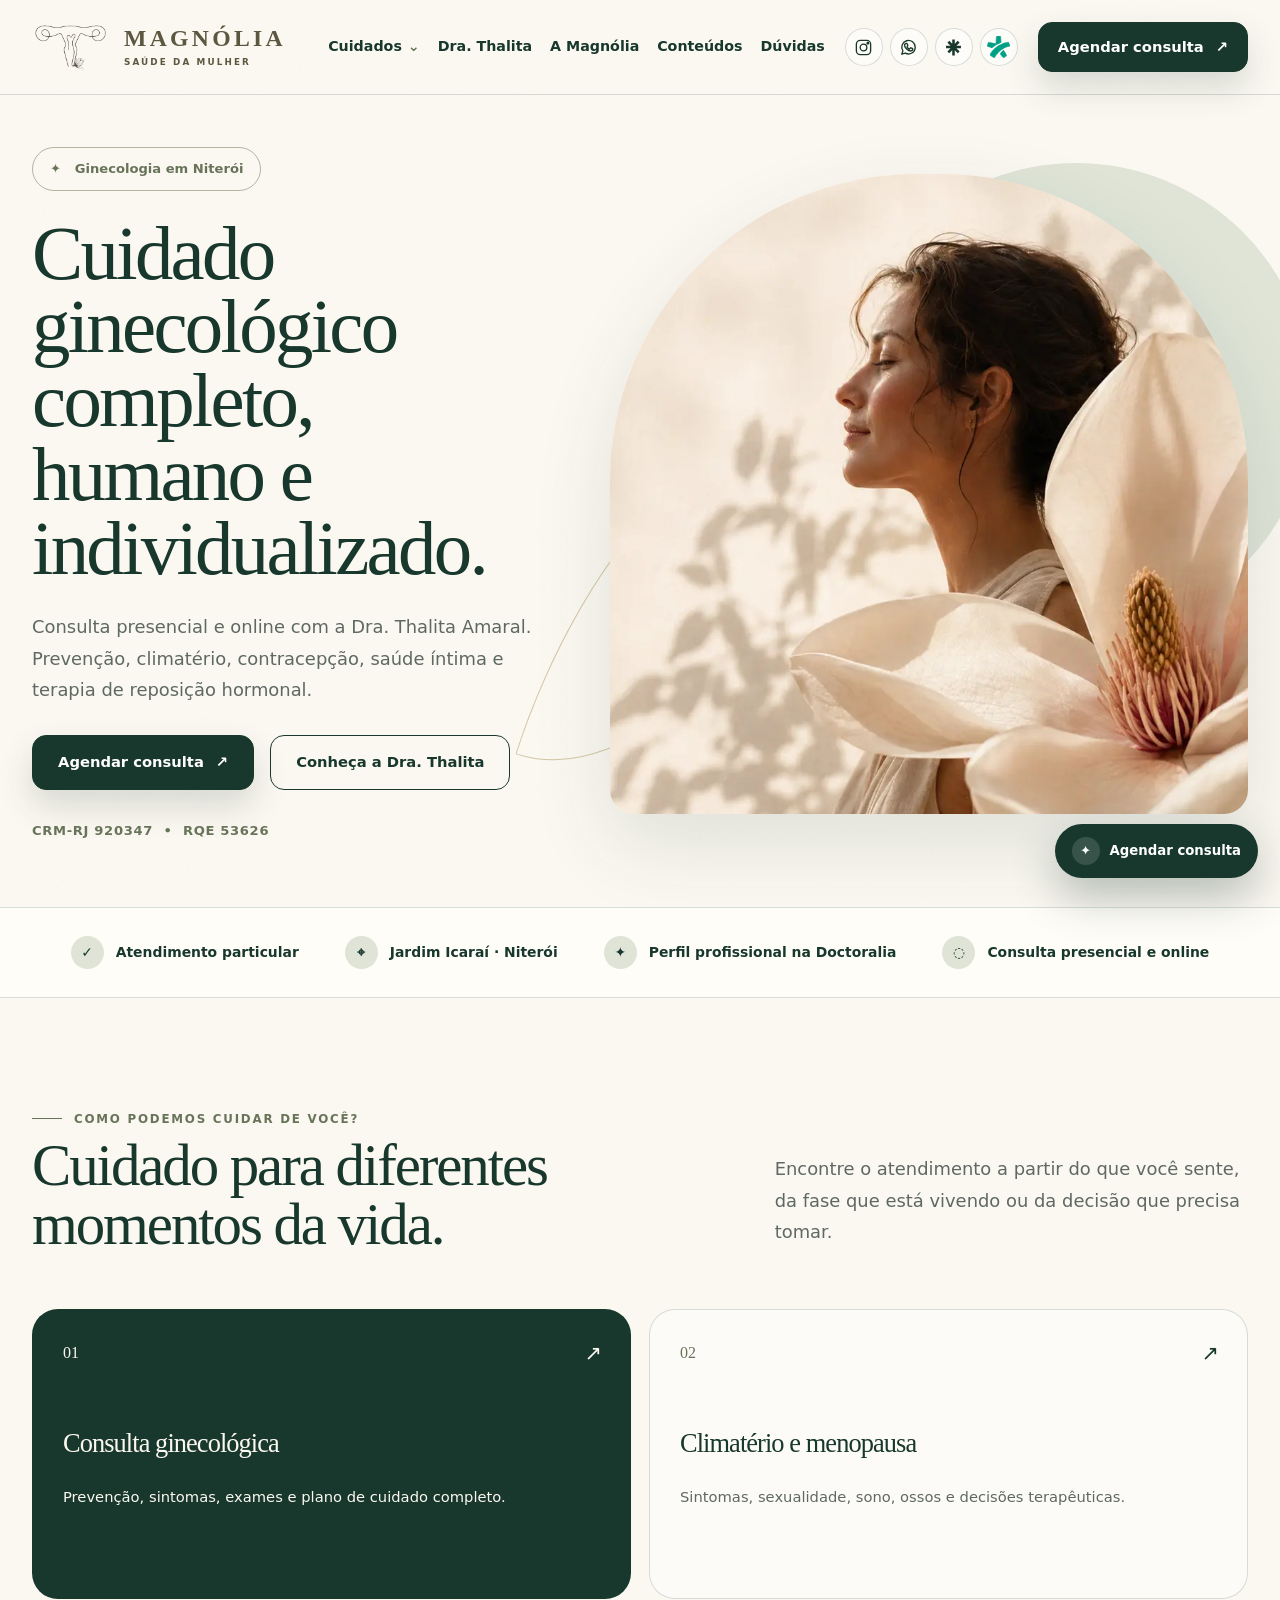
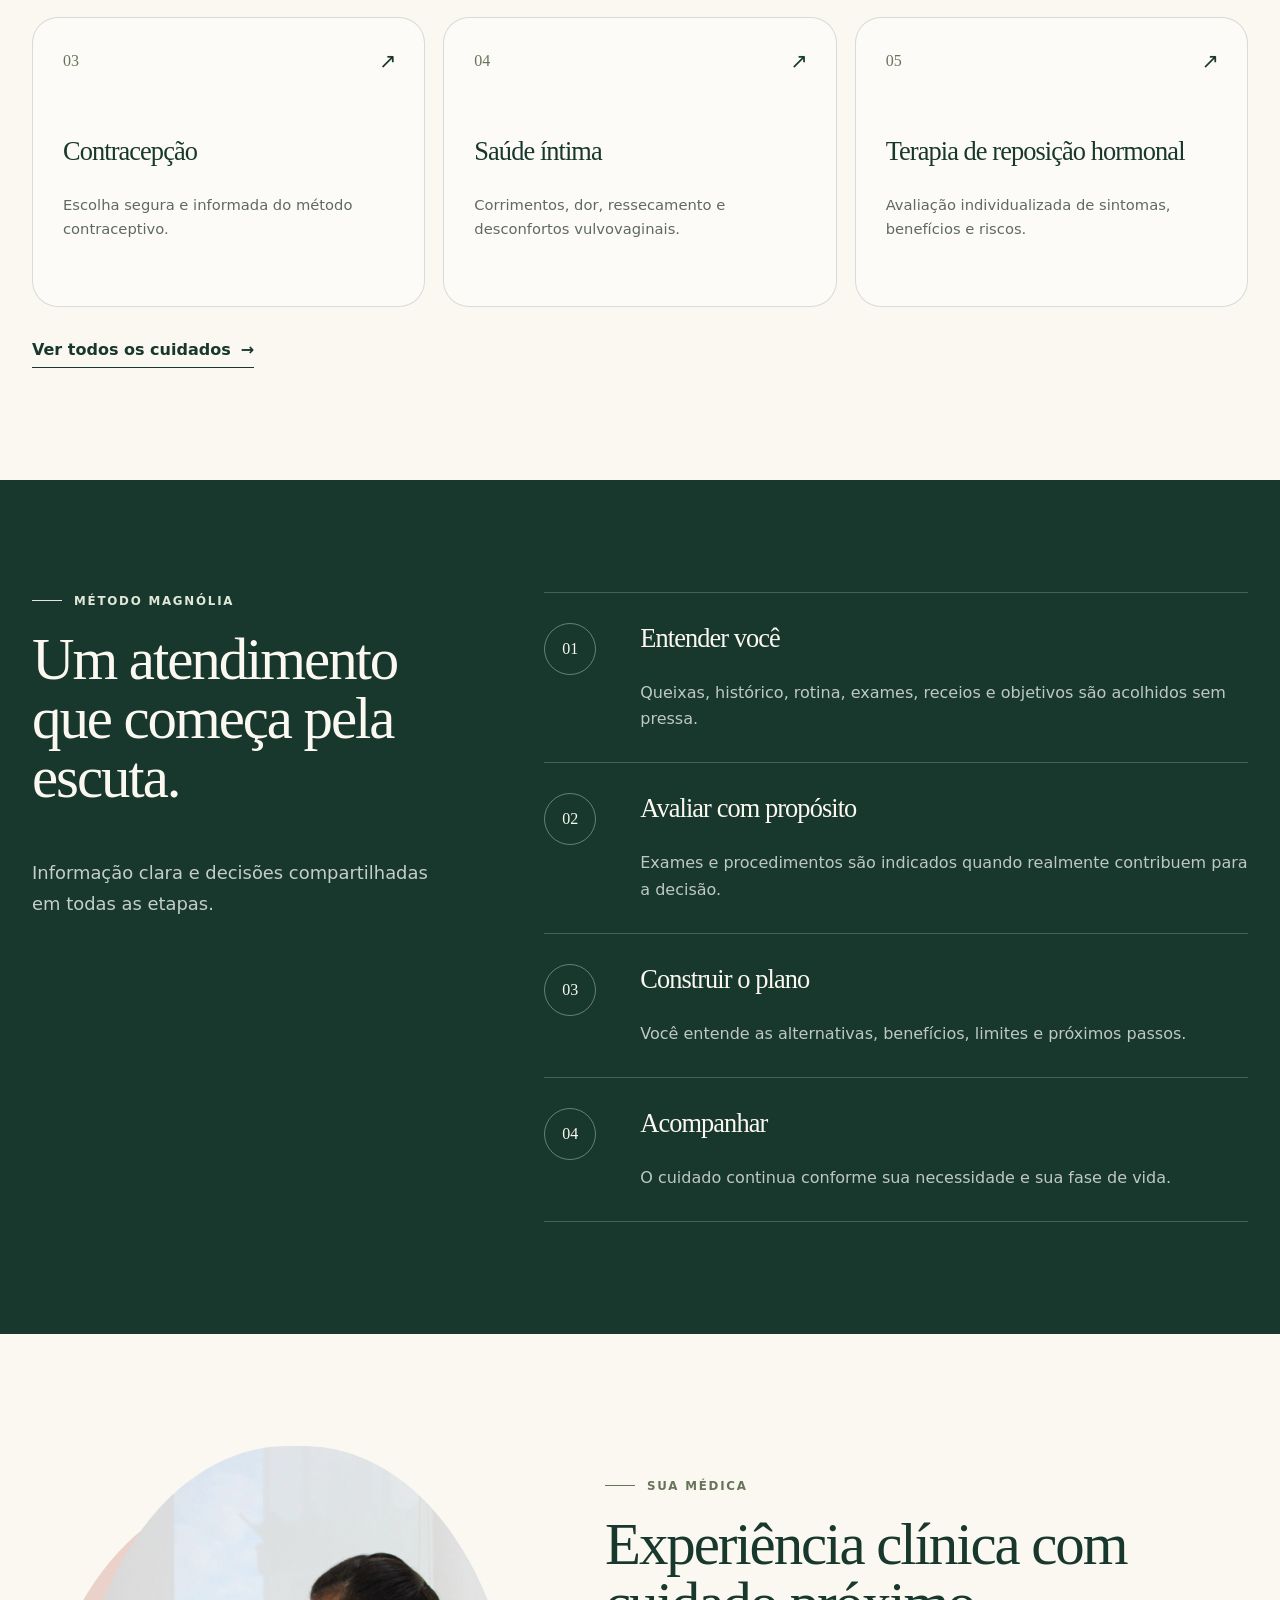
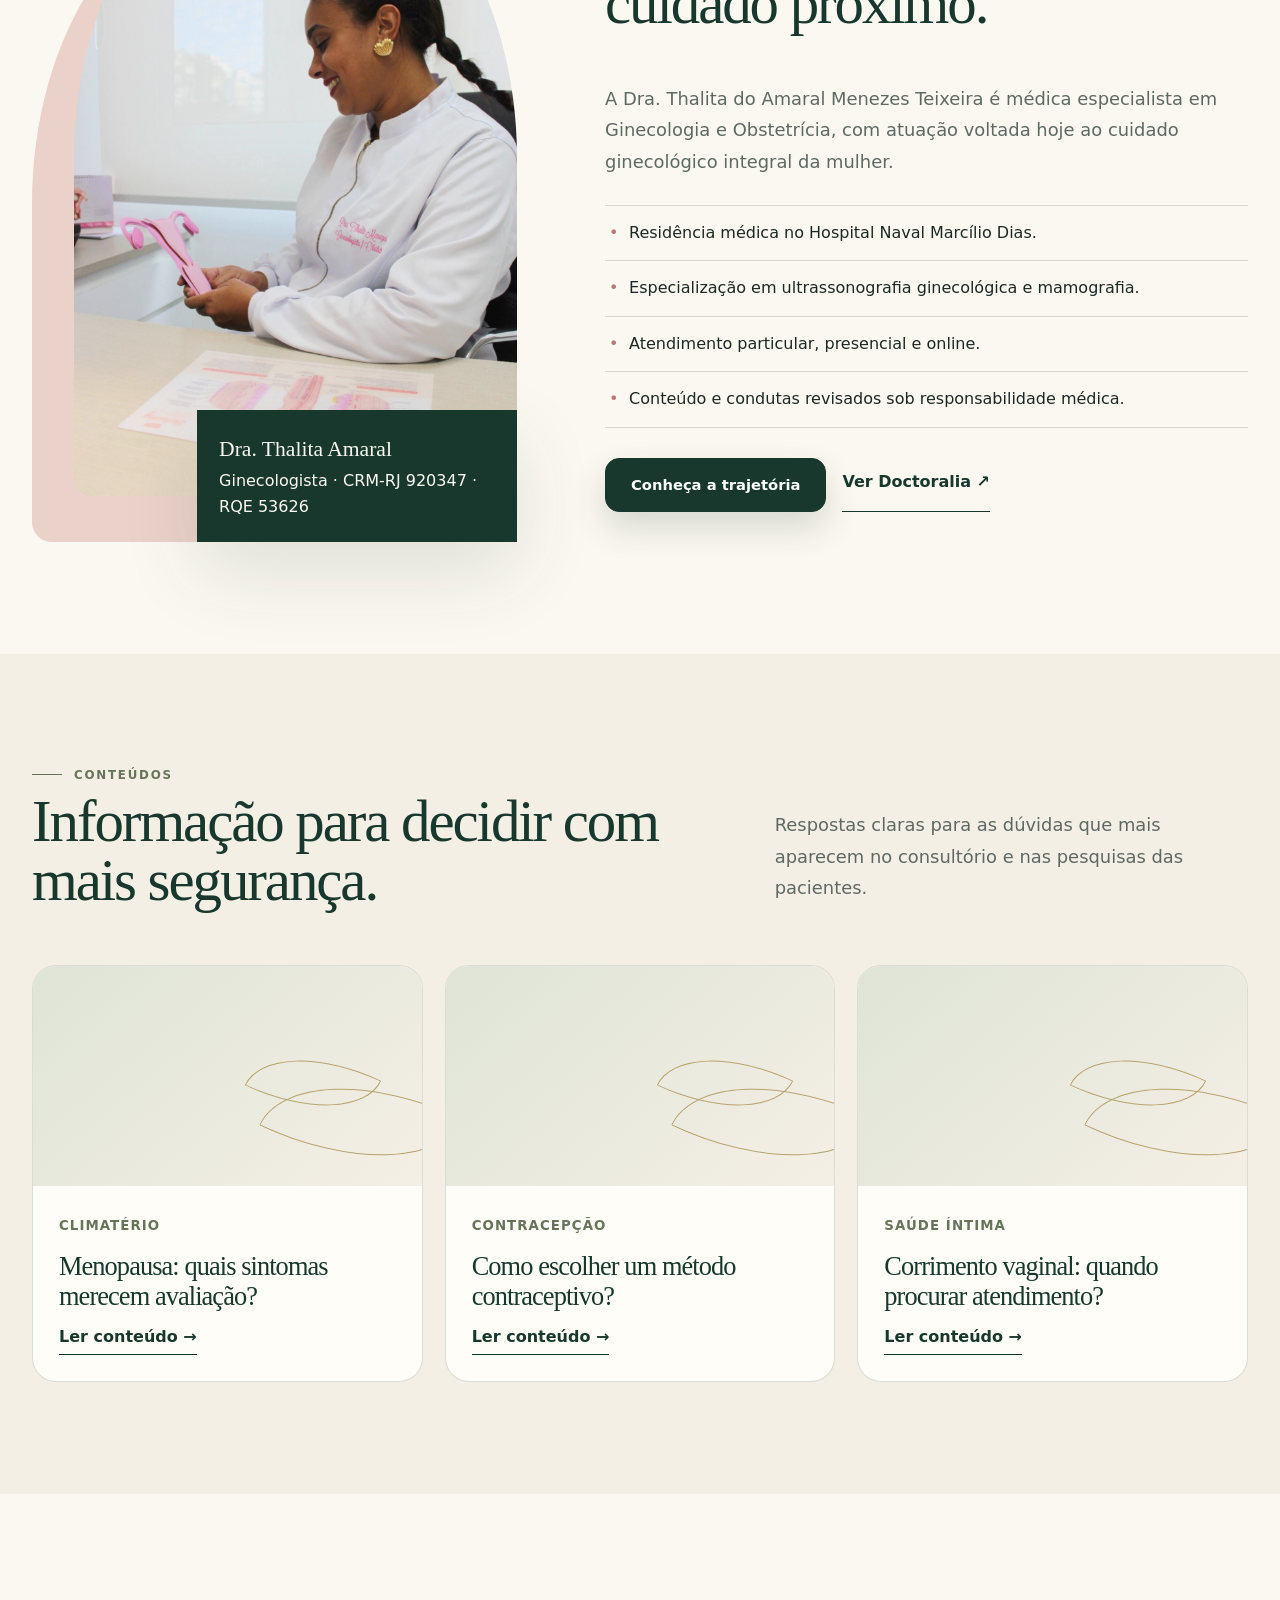
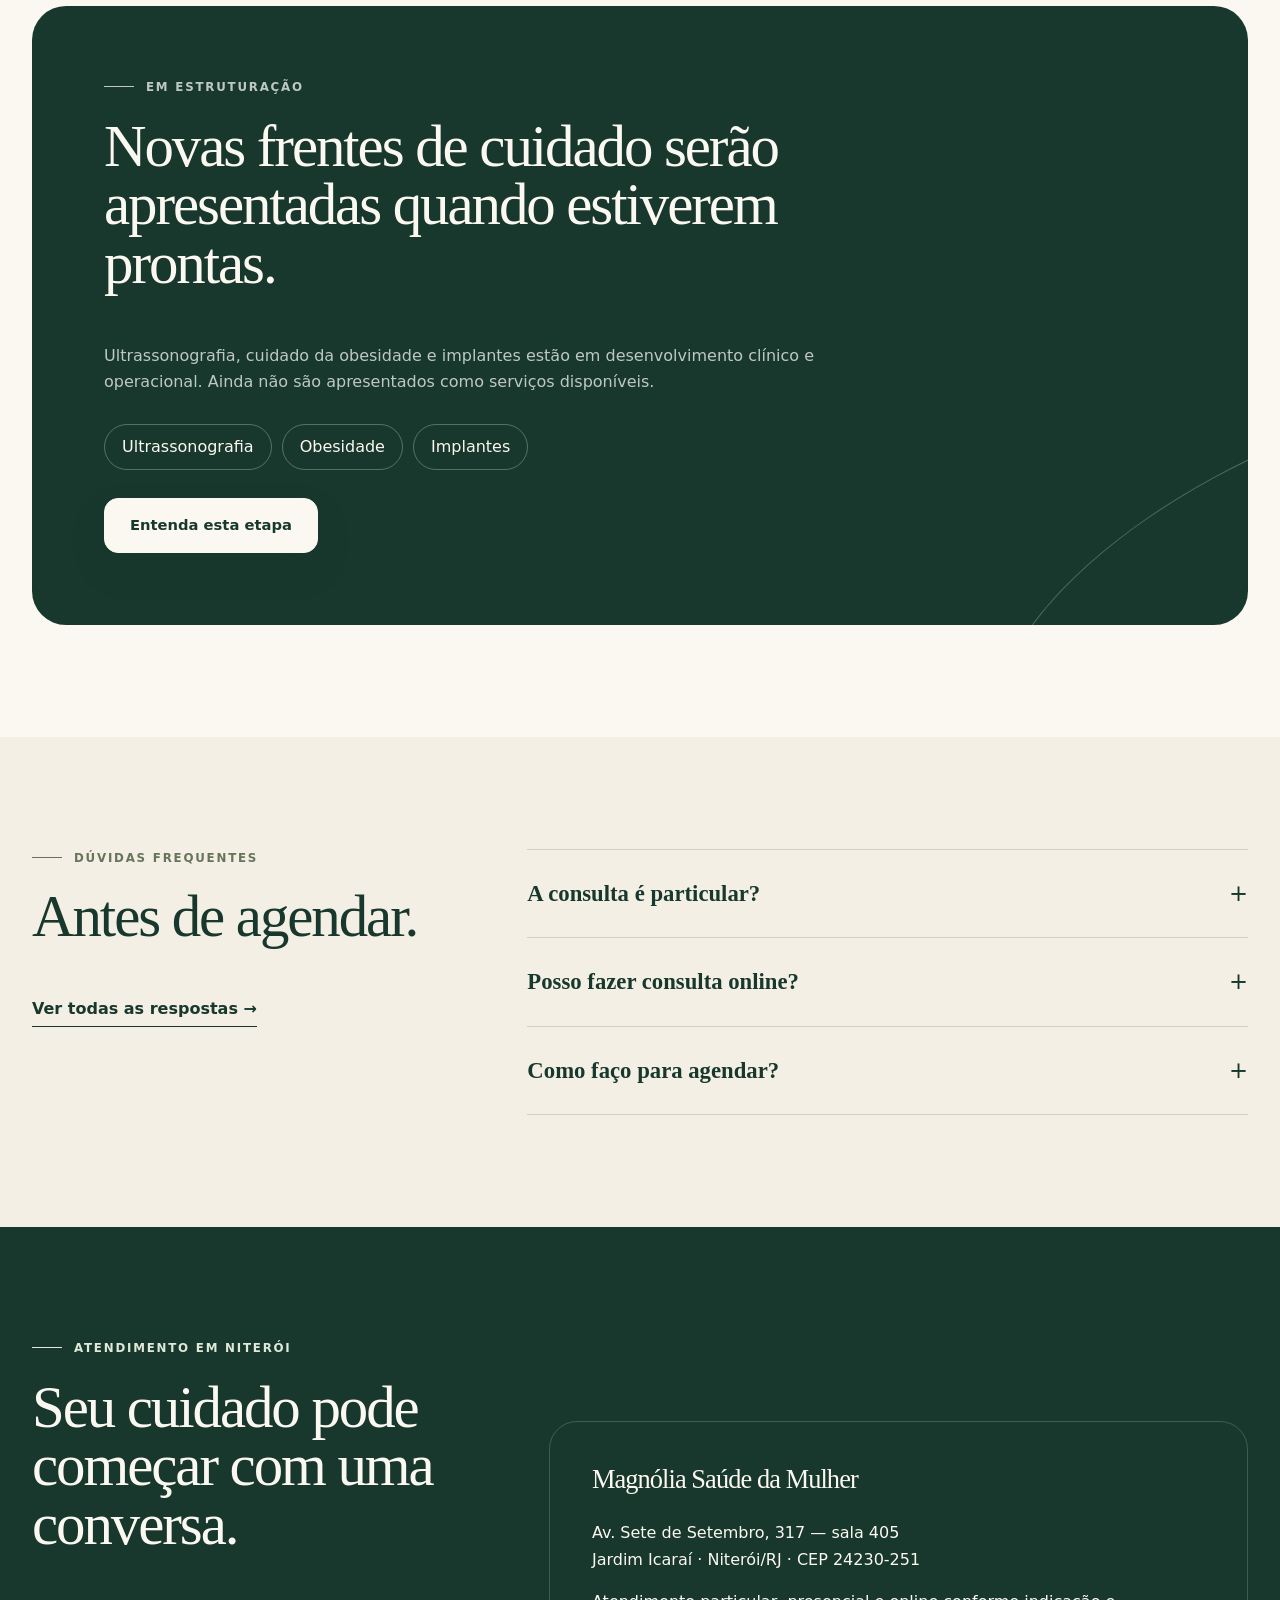
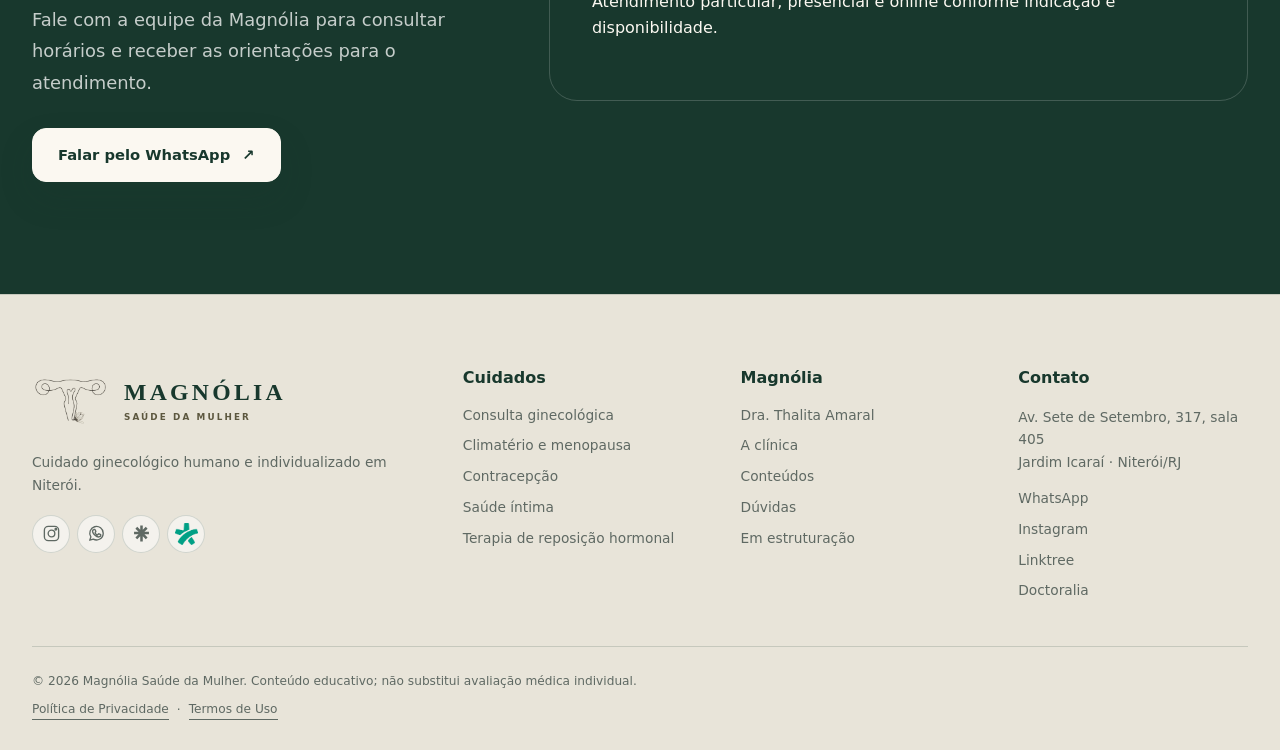
==== commit 879d80d5: "fix: reposiciona links jurídicos no rodapé" ====
--- a/index.html
+++ b/index.html
@@ -9,7 +9,7 @@
   <meta name="theme-color" content="#18382d">
   <link rel="canonical" href="https://magnoliasdm.com.br/">
   <link rel="icon" href="/favicon.svg" type="image/svg+xml">
-  <link rel="stylesheet" href="/assets/site.css?v=20260803-3">
+  <link rel="stylesheet" href="/assets/site.css?v=20260803-4">
   <script type="application/ld+json">{"@context":"https://schema.org","@type":"MedicalClinic","name":"Magnólia Saúde da Mulher","url":"https://magnoliasdm.com.br/","medicalSpecialty":"Gynecologic","address":{"@type":"PostalAddress","streetAddress":"Avenida Sete de Setembro, 317, sala 405","addressLocality":"Niterói","addressRegion":"RJ","postalCode":"24230-251","addressCountry":"BR"}}</script>
 </head>
 <body>
@@ -191,9 +191,9 @@
         </div>
       </div>
     </div>
-    <div class="shell footer-legal"><span>© <span data-year>2026</span> Magnólia Saúde da Mulher. Conteúdo educativo; não substitui avaliação médica individual.</span><span><a href="/politica-de-privacidade/">Política de Privacidade</a> · <a href="/termos-de-uso/">Termos de Uso</a></span></div>
+    <div class="shell footer-legal"><span>© <span data-year>2026</span> Magnólia Saúde da Mulher. Conteúdo educativo; não substitui avaliação médica individual.</span><span class="footer-legal-links"><a href="/politica-de-privacidade/">Política de Privacidade</a><span aria-hidden="true">·</span><a href="/termos-de-uso/">Termos de Uso</a></span></div>
   </footer>
   <a class="floating-whatsapp" href="https://wa.me/5521990368159?text=Ol%C3%A1%2C%20gostaria%20de%20agendar%20uma%20consulta%20com%20a%20Dra.%20Thalita." target="_blank" rel="noopener noreferrer" aria-label="Agendar consulta pelo WhatsApp"><span>✦</span> Agendar consulta</a>
-<script src="/assets/site.js?v=20260803-3" defer></script>
+<script src="/assets/site.js?v=20260803-4" defer></script>
 </body>
 </html>
--- a/assets/site.css
+++ b/assets/site.css
@@ -289,7 +289,8 @@
 .footer-grid p, .footer-grid a { color: var(--muted); font-size: .86rem; }
 .footer-links { display: grid; gap: 8px; margin-top: 12px; }
 .footer-socials { margin-top: 18px; }
-.footer-legal { margin-top: 44px; padding-top: 24px; display: flex; justify-content: space-between; gap: 20px; flex-wrap: wrap; border-top: 1px solid var(--line); color: var(--muted); font-size: .76rem; }
+.footer-legal { margin-top: 44px; padding-top: 24px; display: grid; justify-items: start; gap: 8px; border-top: 1px solid var(--line); color: var(--muted); font-size: .76rem; }
+.footer-legal-links { display: flex; align-items: center; gap: 8px; }
 .footer-legal a { border-bottom: 1px solid currentColor; }
 .legal-copy { width: min(880px, calc(100% - 64px)); }
 .legal-copy h2 { margin: 58px 0 18px; font-size: clamp(2rem, 3.2vw, 3rem); }
@@ -360,6 +361,7 @@
   .doctor-photo img { height: 500px; }
   .doctor-note { max-width: 270px; }
   .footer-grid { grid-template-columns: 1fr; }
+  .footer-legal { padding-bottom: 76px; }
   .floating-whatsapp { right: 14px; bottom: 14px; }
 }
 
